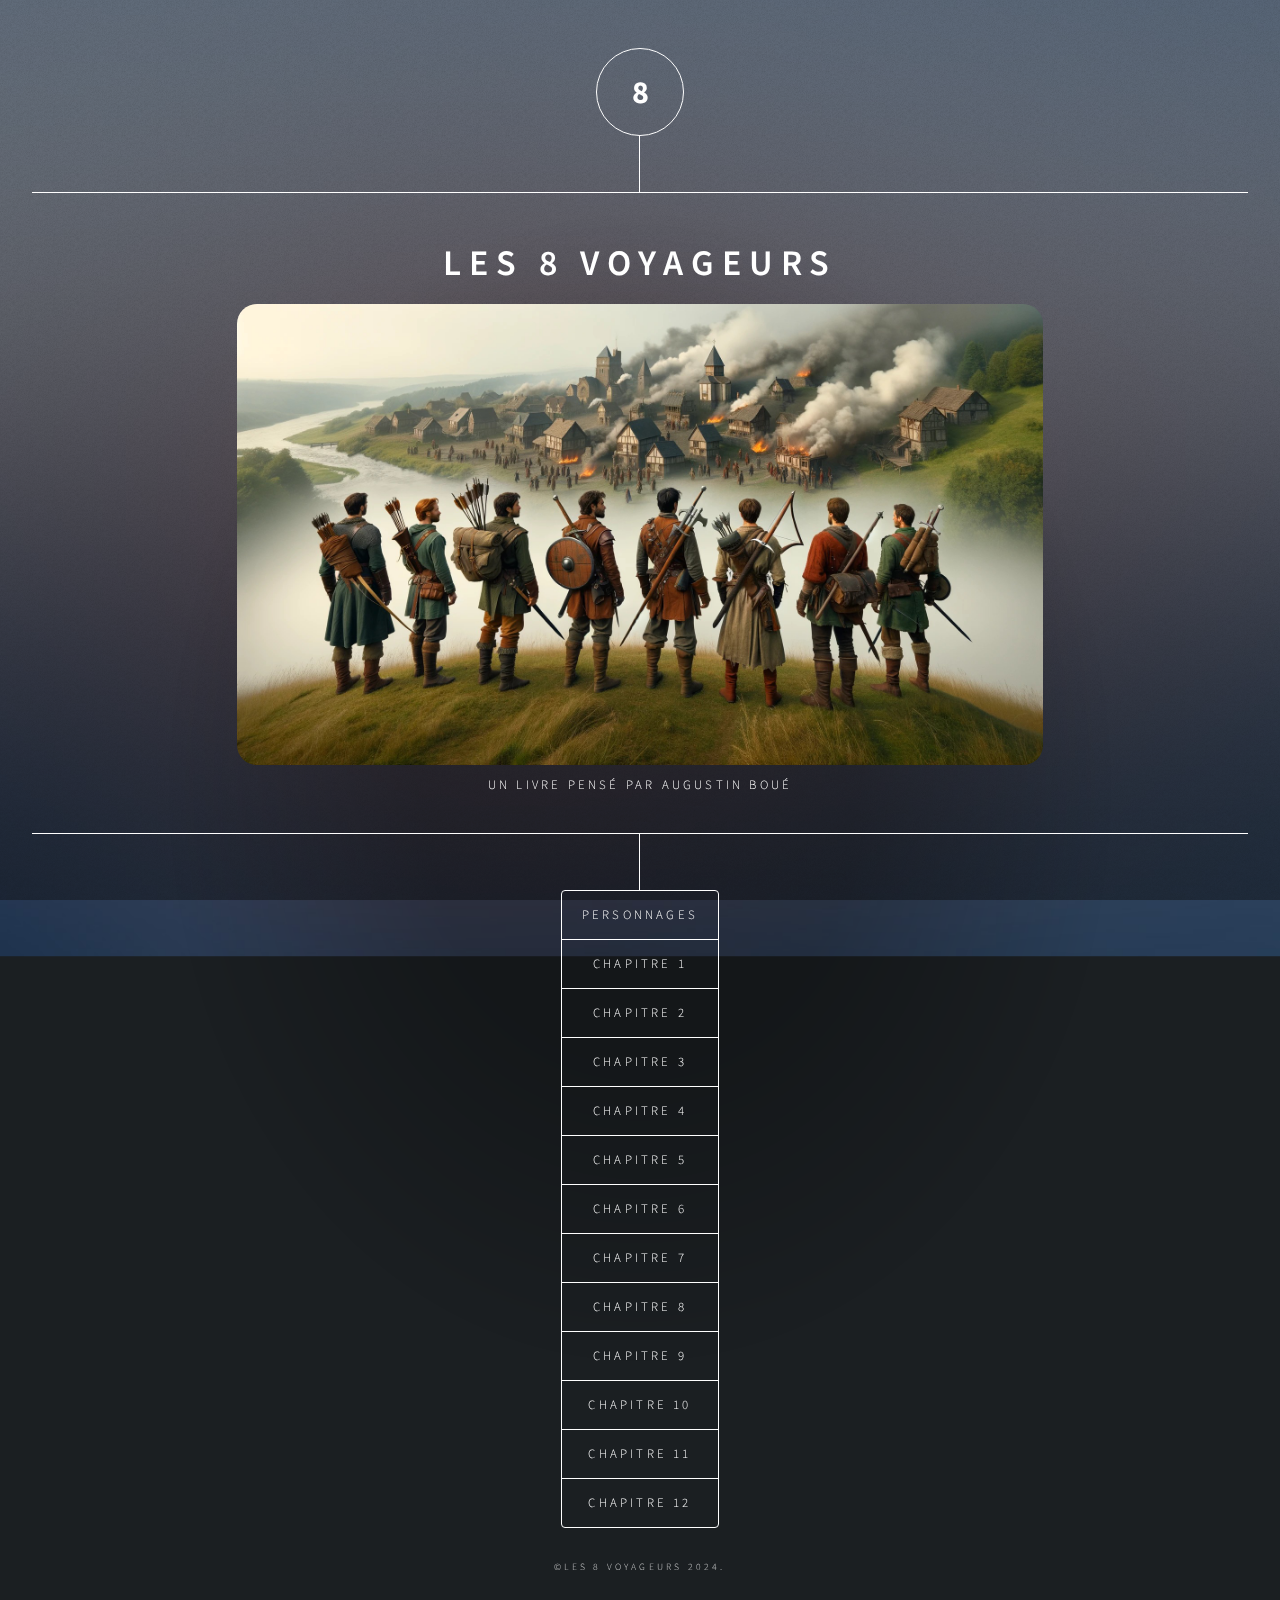
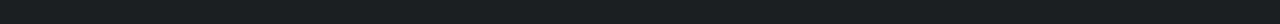
==== test.html @ 0d504d68 "Create test.html" ====
<!DOCTYPE HTML>
<html>
<head>
    <title>Les 8 voyageurs</title>
    <meta charset="utf-8" />
    <meta name="viewport" content="width=device-width, initial-scale=1, user-scalable=no" />
    <link rel="stylesheet" href="assets/css/main.css" />
    <noscript><link rel="stylesheet" href="assets/css/noscript.css" /></noscript>
    <style>
	#header .content .inner img {
	    width: 70%; /* Adjust the size as needed */
	    height: auto;
	    border-radius: 20px; /* Optional: to make the image circular */
	}
        #header .logo span {
            font-size: 2em; /* Adjust the size as needed */
            font-weight: bold;
        }
        .play-button-container {
            display: flex;
            justify-content: center;
            align-items: center;
            margin-top: 10px;
            gap: 10px; 
        }
        .control-button {
            background-color: transparent;
            border: none;
            cursor: pointer;
        }
        .control-button svg {
            width: 2em;
            height: auto;
        }
        .personnages img {
            width: 20%; 
            height: 20%; /* Maintain aspect ratio */
            display: block;
            margin: 0 auto; 
        }
        .audio-controls {
            display: flex;
            align-items: center;
            gap: 10px;
        }
        .time {
            font-size: 1em;
        }
        .slider {
            -webkit-appearance: none;
            width: 100%;
            height: 5px;
            background: #ddd;
            outline: none;
            opacity: 0.7;
            transition: opacity .2s;
        }
        .slider:hover {
            opacity: 1;
        }
        .slider::-webkit-slider-thumb {
            -webkit-appearance: none;
            appearance: none;
            width: 15px;
            height: 15px;
            background: red;
            cursor: pointer;
            border-radius: 50%;
        }
        .slider::-moz-range-thumb {
            width: 15px;
            height: 15px;
            background: red;
            cursor: pointer;
            border-radius: 50%;
        }
    </style>
</head>
<body class="is-preload">
    <div id="wrapper">
        <header id="header">
            <div class="logo">
                <span>8</span>
            </div>
            <div class="content">
                <div class="inner">
                    <h1>Les 8 Voyageurs</h1>
                    <span><img src="images/Main.webp" alt="" /></span>
                    <p>Un livre pensé par Augustin Boué</p>
                </div>
            </div>
            <nav>
                <ul>
                    <li><a href="#perso">Personnages</a></li>
                    <li><a href="#ch1">Chapitre 1</a></li>
                    <li><a href="#ch2">Chapitre 2</a></li>
                    <li><a href="#ch3">Chapitre 3</a></li>
                    <li><a href="#ch4">Chapitre 4</a></li>
                    <li><a href="#ch5">Chapitre 5</a></li>
                    <li><a href="#ch6">Chapitre 6</a></li>
                    <li><a href="#ch7">Chapitre 7</a></li>
                    <li><a href="#ch8">Chapitre 8</a></li>
                    <li><a href="#ch9">Chapitre 9</a></li>
                    <li><a href="#ch10">Chapitre 10</a></li>
		    <li><a href="#ch11">Chapitre 11</a></li>
		    <li><a href="#ch12">Chapitre 12</a></li>
                </ul>
            </nav>
        </header>

        <div id="main">
            <article id="perso">
                <h2 class="major">Les Personnages</h2>
                <li class="personnages"><p>Aleksos</p><span class="image main"><img src="images/Alex.webp" alt="Aleksos" /></span></li>
                <li class="personnages"><p>Natan</p><span class="image main"><img src="images/Nathan.webp" alt="Natan" /></span></li>
                <li class="personnages"><p>Augebert</p><span class="image main"><img src="images/Augustin.webp" alt="Augebert" /></span></li>
                <li class="personnages"><p>Tomaire</p><span class="image main"><img src="images/Thomas.webp" alt="Tomaire" /></span></li>
                <li class="personnages"><p>Godfroy</p><span class="image main"><img src="images/Gauthier.webp" alt="Godfroy" /></span></li>
                <li class="personnages"><p>Aldaric</p><span class="image main"><img src="images/Adri.webp" alt="Aldaric" /></span></li>
                <li class="personnages"><p>Roban</p><span class="image main"><img src="images/Robinson.webp" alt="Roban" /></span></li>
                <li class="personnages"><p>Benyamin</p><span class="image main"><img src="images/Benjamin.webp" alt="Benyamin" /></span></li>
            </article>

            <article id="ch1">
                <h2 class="major">Chapitre 1</h2>
                <p>La Chasse</p>
                <span class="image main"><img src="images/C1i.webp" alt="" /></span>
                <audio id="audio1" src="Voix/C1.m4a"></audio>
                <div class="audio-controls">
                    <span class="time" id="current-time1">0:00</span>
                    <input type="range" id="seek-bar1" class="slider" value="0">
                    <span class="time" id="duration1">0:00</span>
                </div>
                <div class="play-button-container">
                    <button class="control-button" onclick="skipTime('audio1', -10)">
                        <svg xmlns="http://www.w3.org/2000/svg" viewBox="0 0 24 24" fill="currentColor">
                            <path d="M12 19V5l-7 7 7 7zm0-7l7 7V5l-7 7z"/>
                        </svg>
                    </button>
                    <button class="control-button" onclick="togglePlayPause('audio1', this)">
                        <svg xmlns="http://www.w3.org/2000/svg" viewBox="0 0 24 24" fill="currentColor">
                            <g class="play-icon">
                                <path d="M8 5v14l11-7z"/>
                            </g>
                            <g class="pause-icon" style="display:none;">
                                <path d="M6 19h4V5H6v14zm8-14v14h4V5h-4z"/>
                            </g>
                        </svg>
                    </button>
                    <button class="control-button" onclick="skipTime('audio1', 10)">
                        <svg xmlns="http://www.w3.org/2000/svg" viewBox="0 0 24 24" fill="currentColor">
                            <path d="M5 5v14l7-7-7-7zm7 0v14l7-7-7-7z"/>
                        </svg>
                    </button>
                </div>
            </article>

	    <article id="ch2">
	    <h2 class="major">Chapitre 2</h2>
	    <p>L'étrange Marchand</p>
	    <span class="image main"><img src="images/C2i.webp" alt="" /></span>
	    <audio id="audio2" src="Voix/C2.m4a"></audio>
	    <div class="audio-controls">
	        <span class="time" id="current-time2">0:00</span>
	        <input type="range" id="seek-bar2" class="slider" value="0">
	        <span class="time" id="duration2">0:00</span>
	    </div>
	    <div class="play-button-container">
	        <button class="control-button" onclick="skipTime('audio2', -10)">
	            <svg xmlns="http://www.w3.org/2000/svg" viewBox="0 0 24 24" fill="currentColor">
	                <path d="M12 19V5l-7 7 7 7zm0-7l7 7V5l-7 7z"/>
	            </svg>
	        </button>
	        <button class="control-button" onclick="togglePlayPause('audio2', this)">
	            <svg xmlns="http://www.w3.org/2000/svg" viewBox="0 0 24 24" fill="currentColor">
	                <g class="play-icon">
	                    <path d="M8 5v14l11-7z"/>
	                </g>
	                <g class="pause-icon" style="display:none;">
	                    <path d="M6 19h4V5H6v14zm8-14v14h4V5h-4z"/>
	                </g>
	            </svg>
	        </button>
	        <button class="control-button" onclick="skipTime('audio2', 10)">
	            <svg xmlns="http://www.w3.org/2000/svg" viewBox="0 0 24 24" fill="currentColor">
	                <path d="M5 5v14l7-7-7-7zm7 0v14l7-7-7-7z"/>
	            </svg>
	        </button>
	    </div>
	</article>
	
	<article id="ch3">
	    <h2 class="major">Chapitre 3</h2>
	    <p>Le Pacte</p>
	    <span class="image main"><img src="images/C3i.webp" alt="" /></span>
	    <audio id="audio3" src="Voix/C3.mp3"></audio>
	    <div class="audio-controls">
	        <span class="time" id="current-time3">0:00</span>
	        <input type="range" id="seek-bar3" class="slider" value="0">
	        <span class="time" id="duration3">0:00</span>
	    </div>
	    <div class="play-button-container">
	        <button class="control-button" onclick="skipTime('audio3', -10)">
	            <svg xmlns="http://www.w3.org/2000/svg" viewBox="0 0 24 24" fill="currentColor">
	                <path d="M12 19V5l-7 7 7 7zm0-7l7 7V5l-7 7z"/>
	            </svg>
	        </button>
	        <button class="control-button" onclick="togglePlayPause('audio3', this)">
	            <svg xmlns="http://www.w3.org/2000/svg" viewBox="0 0 24 24" fill="currentColor">
	                <g class="play-icon">
	                    <path d="M8 5v14l11-7z"/>
	                </g>
	                <g class="pause-icon" style="display:none;">
	                    <path d="M6 19h4V5H6v14zm8-14v14h4V5h-4z"/>
	                </g>
	            </svg>
	        </button>
	        <button class="control-button" onclick="skipTime('audio3', 10)">
	            <svg xmlns="http://www.w3.org/2000/svg" viewBox="0 0 24 24" fill="currentColor">
	                <path d="M5 5v14l7-7-7-7zm7 0v14l7-7-7-7z"/>
	            </svg>
	        </button>
	    </div>
	</article>

	<article id="ch4">
	    <h2 class="major">Chapitre 4</h2>
	    <p>Le Départ</p>
	    <span class="image main"><img src="images/C4i.webp" alt="" /></span>
	    <audio id="audio4" src="Voix/C4.mp3"></audio>
	    <div class="audio-controls">
	        <span class="time" id="current-time4">0:00</span>
	        <input type="range" id="seek-bar4" class="slider" value="0">
	        <span class="time" id="duration4">0:00</span>
	    </div>
	    <div class="play-button-container">
	        <button class="control-button" onclick="skipTime('audio4', -10)">
	            <svg xmlns="http://www.w3.org/2000/svg" viewBox="0 0 24 24" fill="currentColor">
	                <path d="M12 19V5l-7 7 7 7zm0-7l7 7V5l-7 7z"/>
	            </svg>
	        </button>
	        <button class="control-button" onclick="togglePlayPause('audio4', this)">
	            <svg xmlns="http://www.w3.org/2000/svg" viewBox="0 0 24 24" fill="currentColor">
	                <g class="play-icon">
	                    <path d="M8 5v14l11-7z"/>
	                </g>
	                <g class="pause-icon" style="display:none;">
	                    <path d="M6 19h4V5H6v14zm8-14v14h4V5h-4z"/>
	                </g>
	            </svg>
	        </button>
	        <button class="control-button" onclick="skipTime('audio4', 10)">
	            <svg xmlns="http://www.w3.org/2000/svg" viewBox="0 0 24 24" fill="currentColor">
	                <path d="M5 5v14l7-7-7-7zm7 0v14l7-7-7-7z"/>
	            </svg>
	        </button>
	    </div>
	</article>

	<article id="ch5">
	    <h2 class="major">Chapitre 5</h2>
	    <p>La Rencontre Inattendue</p>
	    <span class="image main"><img src="images/C5i.webp" alt="" /></span>
	    <audio id="audio5" src="Voix/C5.mp3"></audio>
	    <div class="audio-controls">
	        <span class="time" id="current-time5">0:00</span>
	        <input type="range" id="seek-bar5" class="slider" value="0">
	        <span class="time" id="duration5">0:00</span>
	    </div>
	    <div class="play-button-container">
	        <button class="control-button" onclick="skipTime('audio5', -10)">
	            <svg xmlns="http://www.w3.org/2000/svg" viewBox="0 0 24 24" fill="currentColor">
	                <path d="M12 19V5l-7 7 7 7zm0-7l7 7V5l-7 7z"/>
	            </svg>
	        </button>
	        <button class="control-button" onclick="togglePlayPause('audio5', this)">
	            <svg xmlns="http://www.w3.org/2000/svg" viewBox="0 0 24 24" fill="currentColor">
	                <g class="play-icon">
	                    <path d="M8 5v14l11-7z"/>
	                </g>
	                <g class="pause-icon" style="display:none;">
	                    <path d="M6 19h4V5H6v14zm8-14v14h4V5h-4z"/>
	                </g>
	            </svg>
	        </button>
	        <button class="control-button" onclick="skipTime('audio5', 10)">
	            <svg xmlns="http://www.w3.org/2000/svg" viewBox="0 0 24 24" fill="currentColor">
	                <path d="M5 5v14l7-7-7-7zm7 0v14l7-7-7-7z"/>
	            </svg>
	        </button>
	    </div>
	</article>

	<article id="ch6">
	    <h2 class="major">Chapitre 6</h2>
	    <p>Les Murmures de la Forêt</p>
	    <span class="image main"><img src="images/C6i.webp" alt="" /></span>
	    <audio id="audio6" src="Voix/C6.m4a"></audio>
	    <div class="audio-controls">
	        <span class="time" id="current-time6">0:00</span>
	        <input type="range" id="seek-bar6" class="slider" value="0">
	        <span class="time" id="duration6">0:00</span>
	    </div>
	    <div class="play-button-container">
	        <button class="control-button" onclick="skipTime('audio6', -10)">
	            <svg xmlns="http://www.w3.org/2000/svg" viewBox="0 0 24 24" fill="currentColor">
	                <path d="M12 19V5l-7 7 7 7zm0-7l7 7V5l-7 7z"/>
	            </svg>
	        </button>
	        <button class="control-button" onclick="togglePlayPause('audio6', this)">
	            <svg xmlns="http://www.w3.org/2000/svg" viewBox="0 0 24 24" fill="currentColor">
	                <g class="play-icon">
	                    <path d="M8 5v14l11-7z"/>
	                </g>
	                <g class="pause-icon" style="display:none;">
	                    <path d="M6 19h4V5H6v14zm8-14v14h4V5h-4z"/>
	                </g>
	            </svg>
	        </button>
	        <button class="control-button" onclick="skipTime('audio6', 10)">
	            <svg xmlns="http://www.w3.org/2000/svg" viewBox="0 0 24 24" fill="currentColor">
	                <path d="M5 5v14l7-7-7-7zm7 0v14l7-7-7-7z"/>
	            </svg>
	        </button>
	    </div>
	</article>

	<article id="ch7">
	    <h2 class="major">Chapitre 7</h2>
	    <p>Le Dilemme de la Route</p>
	    <span class="image main"><img src="images/C7i.webp" alt="" /></span>
	    <audio id="audio7" src="Voix/C7.mp3"></audio>
	    <div class="audio-controls">
	        <span class="time" id="current-time7">0:00</span>
	        <input type="range" id="seek-bar7" class="slider" value="0">
	        <span class="time" id="duration7">0:00</span>
	    </div>
	    <div class="play-button-container">
	        <button class="control-button" onclick="skipTime('audio7', -10)">
	            <svg xmlns="http://www.w3.org/2000/svg" viewBox="0 0 24 24" fill="currentColor">
	                <path d="M12 19V5l-7 7 7 7zm0-7l7 7V5l-7 7z"/>
	            </svg>
	        </button>
	        <button class="control-button" onclick="togglePlayPause('audio7', this)">
	            <svg xmlns="http://www.w3.org/2000/svg" viewBox="0 0 24 24" fill="currentColor">
	                <g class="play-icon">
	                    <path d="M8 5v14l11-7z"/>
	                </g>
	                <g class="pause-icon" style="display:none;">
	                    <path d="M6 19h4V5H6v14zm8-14v14h4V5h-4z"/>
	                </g>
	            </svg>
	        </button>
	        <button class="control-button" onclick="skipTime('audio7', 10)">
	            <svg xmlns="http://www.w3.org/2000/svg" viewBox="0 0 24 24" fill="currentColor">
	                <path d="M5 5v14l7-7-7-7zm7 0v14l7-7-7-7z"/>
	            </svg>
	        </button>
	    </div>
	</article>

	<article id="ch8">
	    <h2 class="major">Chapitre 8</h2>
	    <p>Mayim’Bolor</p>
	    <span class="image main"><img src="images/C8i.webp" alt="" /></span>
	    <audio id="audio8" src="Voix/C8.mp3"></audio>
	    <div class="audio-controls">
	        <span class="time" id="current-time8">0:00</span>
	        <input type="range" id="seek-bar8" class="slider" value="0">
	        <span class="time" id="duration8">0:00</span>
	    </div>
	    <div class="play-button-container">
	        <button class="control-button" onclick="skipTime('audio8', -10)">
	            <svg xmlns="http://www.w3.org/2000/svg" viewBox="0 0 24 24" fill="currentColor">
	                <path d="M12 19V5l-7 7 7 7zm0-7l7 7V5l-7 7z"/>
	            </svg>
	        </button>
	        <button class="control-button" onclick="togglePlayPause('audio8', this)">
	            <svg xmlns="http://www.w3.org/2000/svg" viewBox="0 0 24 24" fill="currentColor">
	                <g class="play-icon">
	                    <path d="M8 5v14l11-7z"/>
	                </g>
	                <g class="pause-icon" style="display:none;">
	                    <path d="M6 19h4V5H6v14zm8-14v14h4V5h-4z"/>
	                </g>
	            </svg>
	        </button>
	        <button class="control-button" onclick="skipTime('audio8', 10)">
	            <svg xmlns="http://www.w3.org/2000/svg" viewBox="0 0 24 24" fill="currentColor">
	                <path d="M5 5v14l7-7-7-7zm7 0v14l7-7-7-7z"/>
	            </svg>
	        </button>
	    </div>
	</article>

	<article id="ch9">
	    <h2 class="major">Chapitre 9</h2>
	    <p>Les Echos de la Ville Noyée</p>
	    <span class="image main"><img src="images/C9i.webp" alt="" /></span>
	    <audio id="audio9" src="Voix/C9.mp3"></audio>
	    <div class="audio-controls">
	        <span class="time" id="current-time9">0:00</span>
	        <input type="range" id="seek-bar9" class="slider" value="0">
	        <span class="time" id="duration9">0:00</span>
	    </div>
	    <div class="play-button-container">
	        <button class="control-button" onclick="skipTime('audio9', -10)">
	            <svg xmlns="http://www.w3.org/2000/svg" viewBox="0 0 24 24" fill="currentColor">
	                <path d="M12 19V5l-7 7 7 7zm0-7l7 7V5l-7 7z"/>
	            </svg>
	        </button>
	        <button class="control-button" onclick="togglePlayPause('audio9', this)">
	            <svg xmlns="http://www.w3.org/2000/svg" viewBox="0 0 24 24" fill="currentColor">
	                <g class="play-icon">
	                    <path d="M8 5v14l11-7z"/>
	                </g>
	                <g class="pause-icon" style="display:none;">
	                    <path d="M6 19h4V5H6v14zm8-14v14h4V5h-4z"/>
	                </g>
	            </svg>
	        </button>
	        <button class="control-button" onclick="skipTime('audio9', 10)">
	            <svg xmlns="http://www.w3.org/2000/svg" viewBox="0 0 24 24" fill="currentColor">
	                <path d="M5 5v14l7-7-7-7zm7 0v14l7-7-7-7z"/>
	            </svg>
	        </button>
	    </div>
	</article>

	<article id="ch10">
	    <h2 class="major">Chapitre 10</h2>
	    <p>Frères de Baston</p>
	    <span class="image main"><img src="images/C10i.webp" alt="" /></span>
	    <audio id="audio10" src="Voix/C10.mp3"></audio>
	    <div class="audio-controls">
	        <span class="time" id="current-time10">0:00</span>
	        <input type="range" id="seek-bar10" class="slider" value="0">
	        <span class="time" id="duration10">0:00</span>
	    </div>
	    <div class="play-button-container">
	        <button class="control-button" onclick="skipTime('audio10', -10)">
	            <svg xmlns="http://www.w3.org/2000/svg" viewBox="0 0 24 24" fill="currentColor">
	                <path d="M12 19V5l-7 7 7 7zm0-7l7 7V5l-7 7z"/>
	            </svg>
	        </button>
	        <button class="control-button" onclick="togglePlayPause('audio10', this)">
	            <svg xmlns="http://www.w3.org/2000/svg" viewBox="0 0 24 24" fill="currentColor">
	                <g class="play-icon">
	                    <path d="M8 5v14l11-7z"/>
	                </g>
	                <g class="pause-icon" style="display:none;">
	                    <path d="M6 19h4V5H6v14zm8-14v14h4V5h-4z"/>
	                </g>
	            </svg>
	        </button>
	        <button class="control-button" onclick="skipTime('audio10', 10)">
	            <svg xmlns="http://www.w3.org/2000/svg" viewBox="0 0 24 24" fill="currentColor">
	                <path d="M5 5v14l7-7-7-7zm7 0v14l7-7-7-7z"/>
	            </svg>
	        </button>
	    </div>
	</article>

	<article id="ch11">
	    <h2 class="major">Chapitre 11</h2>
	    <p>Révélation et Décision</p>
	    <span class="image main"><img src="images/C11i.webp" alt="" /></span>
	    <audio id="audio11" src="Voix/C11.mp3"></audio>
	    <div class="audio-controls">
	        <span class="time" id="current-time11">0:00</span>
	        <input type="range" id="seek-bar11" class="slider" value="0">
	        <span class="time" id="duration11">0:00</span>
	    </div>
	    <div class="play-button-container">
	        <button class="control-button" onclick="skipTime('audio11', -10)">
	            <svg xmlns="http://www.w3.org/2000/svg" viewBox="0 0 24 24" fill="currentColor">
	                <path d="M12 19V5l-7 7 7 7zm0-7l7 7V5l-7 7z"/>
	            </svg>
	        </button>
	        <button class="control-button" onclick="togglePlayPause('audio11', this)">
	            <svg xmlns="http://www.w3.org/2000/svg" viewBox="0 0 24 24" fill="currentColor">
	                <g class="play-icon">
	                    <path d="M8 5v14l11-7z"/>
	                </g>
	                <g class="pause-icon" style="display:none;">
	                    <path d="M6 19h4V5H6v14zm8-14v14h4V5h-4z"/>
	                </g>
	            </svg>
	        </button>
	        <button class="control-button" onclick="skipTime('audio11', 10)">
	            <svg xmlns="http://www.w3.org/2000/svg" viewBox="0 0 24 24" fill="currentColor">
	                <path d="M5 5v14l7-7-7-7zm7 0v14l7-7-7-7z"/>
	            </svg>
	        </button>
	    </div>
	</article>

	<article id="ch12">
	    <h2 class="major">Chapitre 12</h2>
	    <p>La Nuit Porte Conseil</p>
	    <span class="image main"><img src="images/C12i.webp" alt="" /></span>
	    <audio id="audio12" src="Voix/C12.mp3"></audio>
	    <div class="audio-controls">
	        <span class="time" id="current-time12">0:00</span>
	        <input type="range" id="seek-bar12" class="slider" value="0">
	        <span class="time" id="duration12">0:00</span>
	    </div>
	    <div class="play-button-container">
	        <button class="control-button" onclick="skipTime('audio12', -10)">
	            <svg xmlns="http://www.w3.org/2000/svg" viewBox="0 0 24 24" fill="currentColor">
	                <path d="M12 19V5l-7 7 7 7zm0-7l7 7V5l-7 7z"/>
	            </svg>
	        </button>
	        <button class="control-button" onclick="togglePlayPause('audio12', this)">
	            <svg xmlns="http://www.w3.org/2000/svg" viewBox="0 0 24 24" fill="currentColor">
	                <g class="play-icon">
	                    <path d="M8 5v14l11-7z"/>
	                </g>
	                <g class="pause-icon" style="display:none;">
	                    <path d="M6 19h4V5H6v14zm8-14v14h4V5h-4z"/>
	                </g>
	            </svg>
	        </button>
	        <button class="control-button" onclick="skipTime('audio12', 10)">
	            <svg xmlns="http://www.w3.org/2000/svg" viewBox="0 0 24 24" fill="currentColor">
	                <path d="M5 5v14l7-7-7-7zm7 0v14l7-7-7-7z"/>
	            </svg>
	        </button>
	    </div>
	</article>
		
	</div>
        <footer id="footer">
            <p class="copyright">&copy;Les 8 Voyageurs 2024.</p>
        </footer>
    </div>

    <div id="bg"></div>

    <script src="assets/js/jquery.min.js"></script>
    <script src="assets/js/browser.min.js"></script>
    <script src="assets/js/breakpoints.min.js"></script>
    <script src="assets/js/util.js"></script>
    <script src="assets/js/main.js"></script>
    <script src="assets/js/audio-control.js"></script>
    <script>
	    document.addEventListener('DOMContentLoaded', function () {
        const audios = document.querySelectorAll('audio');
    
        audios.forEach(audio => {
            const audioId = audio.id.match(/\d+/)[0]; // Get the numeric part from the id
            const seekBar = document.getElementById(`seek-bar${audioId}`);
            const currentTimeDisplay = document.getElementById(`current-time${audioId}`);
            const durationDisplay = document.getElementById(`duration${audioId}`);
    
            audio.addEventListener('loadedmetadata', () => {
                durationDisplay.textContent = formatTime(audio.duration);
                seekBar.max = audio.duration;
            });
    
            audio.addEventListener('timeupdate', () => {
                currentTimeDisplay.textContent = formatTime(audio.currentTime);
                seekBar.value = audio.currentTime;
            });
    
            seekBar.addEventListener('input', () => {
                audio.currentTime = seekBar.value;
            });
        });
    });
    
    function togglePlayPause(audioId, button) {
        const audio = document.getElementById(audioId);
        const playIcon = button.querySelector('.play-icon');
        const pauseIcon = button.querySelector('.pause-icon');
        if (audio.paused) {
            audio.play();
            playIcon.style.display = 'none';
            pauseIcon.style.display = 'block';
        } else {
            audio.pause();
            playIcon.style.display = 'block';
            pauseIcon.style.display = 'none';
        }
    }
    
    function skipTime(audioId, time) {
        const audio = document.getElementById(audioId);
        audio.currentTime += time;
    }
    
    function formatTime(seconds) {
        const minutes = Math.floor(seconds / 60);
        seconds = Math.floor(seconds % 60);
        return `${minutes}:${seconds < 10 ? '0' : ''}${seconds}`;
    }
</script>

</body>
</html>
---- assets/css/main.css ----
@import url(fontawesome-all.min.css);
@import url("https://fonts.googleapis.com/css?family=Source+Sans+Pro:300italic,600italic,300,600");

/*
	Dimension by HTML5 UP
	html5up.net | @ajlkn
	Free for personal and commercial use under the CCA 3.0 license (html5up.net/license)
*/

html, body, div, span, applet, object,
iframe, h1, h2, h3, h4, h5, h6, p, blockquote,
pre, a, abbr, acronym, address, big, cite,
code, del, dfn, em, img, ins, kbd, q, s, samp,
small, strike, strong, sub, sup, tt, var, b,
u, i, center, dl, dt, dd, ol, ul, li, fieldset,
form, label, legend, table, caption, tbody,
tfoot, thead, tr, th, td, article, aside,
canvas, details, embed, figure, figcaption,
footer, header, hgroup, menu, nav, output, ruby,
section, summary, time, mark, audio, video {
	margin: 0;
	padding: 0;
	border: 0;
	font-size: 100%;
	font: inherit;
	vertical-align: baseline;}

article, aside, details, figcaption, figure,
footer, header, hgroup, menu, nav, section {
	display: block;}

body {
	line-height: 1;
}

ol, ul {
	list-style: none;
}

blockquote, q {
	quotes: none;
}

	blockquote:before, blockquote:after, q:before, q:after {
		content: '';
		content: none;
	}

table {
	border-collapse: collapse;
	border-spacing: 0;
}

body {
	-webkit-text-size-adjust: none;
}

mark {
	background-color: transparent;
	color: inherit;
}

input::-moz-focus-inner {
	border: 0;
	padding: 0;
}

input, select, textarea {
	-moz-appearance: none;
	-webkit-appearance: none;
	-ms-appearance: none;
	appearance: none;
}

/* Basic */

	@-ms-viewport {
		width: device-width;
	}

	@media screen and (max-width: 480px) {

		html, body {
			min-width: 320px;
		}

	}

	html {
		box-sizing: border-box;
	}

	*, *:before, *:after {
		box-sizing: inherit;
	}

	body {
		background: #1b1f22;
	}

		body.is-preload *, body.is-preload *:before, body.is-preload *:after {
			-moz-animation: none !important;
			-webkit-animation: none !important;
			-ms-animation: none !important;
			animation: none !important;
			-moz-transition: none !important;
			-webkit-transition: none !important;
			-ms-transition: none !important;
			transition: none !important;
		}

/* Type */

	html {
		font-size: 16pt;
	}

		@media screen and (max-width: 1680px) {

			html {
				font-size: 12pt;
			}

		}

		@media screen and (max-width: 736px) {

			html {
				font-size: 11pt;
			}

		}

		@media screen and (max-width: 360px) {

			html {
				font-size: 10pt;
			}

		}

	body, input, select, textarea {
		color: #ffffff;
		font-family: "Source Sans Pro", sans-serif;
		font-weight: 300;
		font-size: 1rem;
		line-height: 1.65;
	}

	a {
		-moz-transition: color 0.2s ease-in-out, background-color 0.2s ease-in-out, border-bottom-color 0.2s ease-in-out;
		-webkit-transition: color 0.2s ease-in-out, background-color 0.2s ease-in-out, border-bottom-color 0.2s ease-in-out;
		-ms-transition: color 0.2s ease-in-out, background-color 0.2s ease-in-out, border-bottom-color 0.2s ease-in-out;
		transition: color 0.2s ease-in-out, background-color 0.2s ease-in-out, border-bottom-color 0.2s ease-in-out;
		border-bottom: dotted 1px rgba(255, 255, 255, 0.5);
		text-decoration: none;
		color: inherit;
	}

		a:hover {
			border-bottom-color: transparent;
		}

	strong, b {
		color: #ffffff;
		font-weight: 600;
	}

	em, i {
		font-style: italic;
	}

	p {
		margin: 0 0 2rem 0;
	}

	h1, h2, h3, h4, h5, h6 {
		color: #ffffff;
		font-weight: 600;
		line-height: 1.5;
		margin: 0 0 1rem 0;
		text-transform: uppercase;
		letter-spacing: 0.2rem;
	}

		h1 a, h2 a, h3 a, h4 a, h5 a, h6 a {
			color: inherit;
			text-decoration: none;
		}

		h1.major, h2.major, h3.major, h4.major, h5.major, h6.major {
			border-bottom: solid 1px #ffffff;
			width: -moz-max-content;
			width: -webkit-max-content;
			width: -ms-max-content;
			width: max-content;
			padding-bottom: 0.5rem;
			margin: 0 0 2rem 0;
		}

	h1 {
		font-size: 2.25rem;
		line-height: 1.3;
		letter-spacing: 0.5rem;
	}

	h2 {
		font-size: 1.5rem;
		line-height: 1.4;
		letter-spacing: 0.5rem;
	}

	h3 {
		font-size: 1rem;
	}

	h4 {
		font-size: 0.8rem;
	}

	h5 {
		font-size: 0.7rem;
	}

	h6 {
		font-size: 0.6rem;
	}

	@media screen and (max-width: 736px) {

		h1 {
			font-size: 1.75rem;
			line-height: 1.4;
		}

		h2 {
			font-size: 1.25em;
			line-height: 1.5;
		}

	}

	sub {
		font-size: 0.8rem;
		position: relative;
		top: 0.5rem;
	}

	sup {
		font-size: 0.8rem;
		position: relative;
		top: -0.5rem;
	}

	blockquote {
		border-left: solid 4px #ffffff;
		font-style: italic;
		margin: 0 0 2rem 0;
		padding: 0.5rem 0 0.5rem 2rem;
	}

	code {
		background: rgba(255, 255, 255, 0.075);
		border-radius: 4px;
		font-family: "Courier New", monospace;
		font-size: 0.9rem;
		margin: 0 0.25rem;
		padding: 0.25rem 0.65rem;
	}

	pre {
		-webkit-overflow-scrolling: touch;
		font-family: "Courier New", monospace;
		font-size: 0.9rem;
		margin: 0 0 2rem 0;
	}

		pre code {
			display: block;
			line-height: 1.75;
			padding: 1rem 1.5rem;
			overflow-x: auto;
		}

	hr {
		border: 0;
		border-bottom: solid 1px #ffffff;
		margin: 2.75rem 0;
	}

	.align-left {
		text-align: left;
	}

	.align-center {
		text-align: center;
	}

	.align-right {
		text-align: right;
	}

/* Form */

	form {
		margin: 0 0 2rem 0;
	}

		form > :last-child {
			margin-bottom: 0;
		}

		form > .fields {
			display: -moz-flex;
			display: -webkit-flex;
			display: -ms-flex;
			display: flex;
			-moz-flex-wrap: wrap;
			-webkit-flex-wrap: wrap;
			-ms-flex-wrap: wrap;
			flex-wrap: wrap;
			width: calc(100% + 3rem);
			margin: -1.5rem 0 2rem -1.5rem;
		}

			form > .fields > .field {
				-moz-flex-grow: 0;
				-webkit-flex-grow: 0;
				-ms-flex-grow: 0;
				flex-grow: 0;
				-moz-flex-shrink: 0;
				-webkit-flex-shrink: 0;
				-ms-flex-shrink: 0;
				flex-shrink: 0;
				padding: 1.5rem 0 0 1.5rem;
				width: calc(100% - 1.5rem);
			}

				form > .fields > .field.half {
					width: calc(50% - 0.75rem);
				}

				form > .fields > .field.third {
					width: calc(100%/3 - 0.5rem);
				}

				form > .fields > .field.quarter {
					width: calc(25% - 0.375rem);
				}

		@media screen and (max-width: 480px) {

			form > .fields {
				width: calc(100% + 3rem);
				margin: -1.5rem 0 2rem -1.5rem;
			}

				form > .fields > .field {
					padding: 1.5rem 0 0 1.5rem;
					width: calc(100% - 1.5rem);
				}

					form > .fields > .field.half {
						width: calc(100% - 1.5rem);
					}

					form > .fields > .field.third {
						width: calc(100% - 1.5rem);
					}

					form > .fields > .field.quarter {
						width: calc(100% - 1.5rem);
					}

		}

	label {
		color: #ffffff;
		display: block;
		font-size: 0.8rem;
		font-weight: 300;
		letter-spacing: 0.2rem;
		line-height: 1.5;
		margin: 0 0 1rem 0;
		text-transform: uppercase;
	}

	input[type="text"],
	input[type="password"],
	input[type="email"],
	input[type="tel"],
	select,
	textarea {
		-moz-appearance: none;
		-webkit-appearance: none;
		-ms-appearance: none;
		appearance: none;
		-moz-transition: border-color 0.2s ease-in-out, box-shadow 0.2s ease-in-out, background-color 0.2s ease-in-out;
		-webkit-transition: border-color 0.2s ease-in-out, box-shadow 0.2s ease-in-out, background-color 0.2s ease-in-out;
		-ms-transition: border-color 0.2s ease-in-out, box-shadow 0.2s ease-in-out, background-color 0.2s ease-in-out;
		transition: border-color 0.2s ease-in-out, box-shadow 0.2s ease-in-out, background-color 0.2s ease-in-out;
		background-color: transparent;
		border-radius: 4px;
		border: solid 1px #ffffff;
		color: inherit;
		display: block;
		outline: 0;
		padding: 0 1rem;
		text-decoration: none;
		width: 100%;
	}

		input[type="text"]:invalid,
		input[type="password"]:invalid,
		input[type="email"]:invalid,
		input[type="tel"]:invalid,
		select:invalid,
		textarea:invalid {
			box-shadow: none;
		}

		input[type="text"]:focus,
		input[type="password"]:focus,
		input[type="email"]:focus,
		input[type="tel"]:focus,
		select:focus,
		textarea:focus {
			background: rgba(255, 255, 255, 0.075);
			border-color: #ffffff;
			box-shadow: 0 0 0 1px #ffffff;
		}

	select {
		background-image: url("data:image/svg+xml;charset=utf8,%3Csvg xmlns='http://www.w3.org/2000/svg' width='40' height='40' preserveAspectRatio='none' viewBox='0 0 40 40'%3E%3Cpath d='M9.4,12.3l10.4,10.4l10.4-10.4c0.2-0.2,0.5-0.4,0.9-0.4c0.3,0,0.6,0.1,0.9,0.4l3.3,3.3c0.2,0.2,0.4,0.5,0.4,0.9 c0,0.4-0.1,0.6-0.4,0.9L20.7,31.9c-0.2,0.2-0.5,0.4-0.9,0.4c-0.3,0-0.6-0.1-0.9-0.4L4.3,17.3c-0.2-0.2-0.4-0.5-0.4-0.9 c0-0.4,0.1-0.6,0.4-0.9l3.3-3.3c0.2-0.2,0.5-0.4,0.9-0.4S9.1,12.1,9.4,12.3z' fill='%23ffffff' /%3E%3C/svg%3E");
		background-size: 1.25rem;
		background-repeat: no-repeat;
		background-position: calc(100% - 1rem) center;
		height: 2.75rem;
		padding-right: 2.75rem;
		text-overflow: ellipsis;
	}

		select option {
			color: #ffffff;
			background: #1b1f22;
		}

		select:focus::-ms-value {
			background-color: transparent;
		}

		select::-ms-expand {
			display: none;
		}

	input[type="text"],
	input[type="password"],
	input[type="email"],
	select {
		height: 2.75rem;
	}

	textarea {
		padding: 0.75rem 1rem;
	}

	input[type="checkbox"],
	input[type="radio"] {
		-moz-appearance: none;
		-webkit-appearance: none;
		-ms-appearance: none;
		appearance: none;
		display: block;
		float: left;
		margin-right: -2rem;
		opacity: 0;
		width: 1rem;
		z-index: -1;
	}

		input[type="checkbox"] + label,
		input[type="radio"] + label {
			text-decoration: none;
			-moz-user-select: none;
			-webkit-user-select: none;
			-ms-user-select: none;
			user-select: none;
			color: #ffffff;
			cursor: pointer;
			display: inline-block;
			font-size: 0.8rem;
			font-weight: 300;
			margin: 0 0 0.5rem 0;
			padding-left: 2.65rem;
			padding-right: 0.75rem;
			position: relative;
		}

			input[type="checkbox"] + label:before,
			input[type="radio"] + label:before {
				-moz-osx-font-smoothing: grayscale;
				-webkit-font-smoothing: antialiased;
				display: inline-block;
				font-style: normal;
				font-variant: normal;
				text-rendering: auto;
				line-height: 1;
				text-transform: none !important;
				font-family: 'Font Awesome 5 Free';
				font-weight: 900;
			}

			input[type="checkbox"] + label:before,
			input[type="radio"] + label:before {
				-moz-transition: border-color 0.2s ease-in-out, box-shadow 0.2s ease-in-out, background-color 0.2s ease-in-out;
				-webkit-transition: border-color 0.2s ease-in-out, box-shadow 0.2s ease-in-out, background-color 0.2s ease-in-out;
				-ms-transition: border-color 0.2s ease-in-out, box-shadow 0.2s ease-in-out, background-color 0.2s ease-in-out;
				transition: border-color 0.2s ease-in-out, box-shadow 0.2s ease-in-out, background-color 0.2s ease-in-out;
				border-radius: 4px;
				border: solid 1px #ffffff;
				content: '';
				display: inline-block;
				height: 1.65rem;
				left: 0;
				line-height: 1.65rem;
				position: absolute;
				text-align: center;
				top: -0.15rem;
				width: 1.65rem;
			}

		input[type="checkbox"]:checked + label:before,
		input[type="radio"]:checked + label:before {
			background: #ffffff !important;
			border-color: #ffffff !important;
			color: #1b1f22;
			content: '\f00c';
		}

		input[type="checkbox"]:focus + label:before,
		input[type="radio"]:focus + label:before {
			background: rgba(255, 255, 255, 0.075);
			border-color: #ffffff;
			box-shadow: 0 0 0 1px #ffffff;
		}

	input[type="checkbox"] + label:before {
		border-radius: 4px;
	}

	input[type="radio"] + label:before {
		border-radius: 100%;
	}

	::-webkit-input-placeholder {
		color: rgba(255, 255, 255, 0.5) !important;
		opacity: 1.0;
	}

	:-moz-placeholder {
		color: rgba(255, 255, 255, 0.5) !important;
		opacity: 1.0;
	}

	::-moz-placeholder {
		color: rgba(255, 255, 255, 0.5) !important;
		opacity: 1.0;
	}

	:-ms-input-placeholder {
		color: rgba(255, 255, 255, 0.5) !important;
		opacity: 1.0;
	}

	.formerize-placeholder {
		color: rgba(255, 255, 255, 0.5) !important;
		opacity: 1.0;
	}

/* Box */

	.box {
		border-radius: 4px;
		border: solid 1px #ffffff;
		margin-bottom: 2rem;
		padding: 1.5em;
	}

		.box > :last-child,
		.box > :last-child > :last-child,
		.box > :last-child > :last-child > :last-child {
			margin-bottom: 0;
		}

		.box.alt {
			border: 0;
			border-radius: 0;
			padding: 0;
		}

/* Icon */

	.icon {
		text-decoration: none;
		border-bottom: none;
		position: relative;
	}

		.icon:before {
			-moz-osx-font-smoothing: grayscale;
			-webkit-font-smoothing: antialiased;
			display: inline-block;
			font-style: normal;
			font-variant: normal;
			text-rendering: auto;
			line-height: 1;
			text-transform: none !important;
			font-family: 'Font Awesome 5 Free';
			font-weight: 400;
		}

		.icon > .label {
			display: none;
		}

		.icon:before {
			line-height: inherit;
		}

		.icon.solid:before {
			font-weight: 900;
		}

		.icon.brands:before {
			font-family: 'Font Awesome 5 Brands';
		}

/* Image */

	.image {
		border-radius: 4px;
		border: 0;
		display: inline-block;
		position: relative;
	}

		.image:before {
			pointer-events: none;
			background-image: url("../../images/overlay.png");
			background-color: rgba(19, 21, 25, 0.5);
			border-radius: 4px;
			content: '';
			display: block;
			height: 100%;
			left: 0;
			opacity: 0.5;
			position: absolute;
			top: 0;
			width: 100%;
		}

		.image img {
			border-radius: 4px;
			display: block;
		}

		.image.left, .image.right {
			max-width: 40%;
		}

			.image.left img, .image.right img {
				width: 100%;
			}

		.image.left {
			float: left;
			padding: 0 1.5em 1em 0;
			top: 0.25em;
		}

		.image.right {
			float: right;
			padding: 0 0 1em 1.5em;
			top: 0.25em;
		}

		.image.fit {
			display: block;
			margin: 0 0 2rem 0;
			width: 100%;
		}

			.image.fit img {
				width: 100%;
			}

		.image.main {
			display: block;
			margin: 2.5rem 0;
			width: 100%;
		}

			.image.main img {
				width: 100%;
			}

		@media screen and (max-width: 736px) {

			.image.main {
				margin: 2rem 0;
			}

		}

		@media screen and (max-width: 480px) {

			.image.main {
				margin: 1.5rem 0;
			}

		}

/* List */

	ol {
		list-style: decimal;
		margin: 0 0 2rem 0;
		padding-left: 1.25em;
	}

		ol li {
			padding-left: 0.25em;
		}

	ul {
		list-style: disc;
		margin: 0 0 2rem 0;
		padding-left: 1em;
	}

		ul li {
			padding-left: 0.5em;
		}

		ul.alt {
			list-style: none;
			padding-left: 0;
		}

			ul.alt li {
				border-top: solid 1px #ffffff;
				padding: 0.5em 0;
			}

				ul.alt li:first-child {
					border-top: 0;
					padding-top: 0;
				}

	dl {
		margin: 0 0 2rem 0;
	}

		dl dt {
			display: block;
			font-weight: 600;
			margin: 0 0 1rem 0;
		}

		dl dd {
			margin-left: 2rem;
		}

/* Actions */

	ul.actions {
		display: -moz-flex;
		display: -webkit-flex;
		display: -ms-flex;
		display: flex;
		cursor: default;
		list-style: none;
		margin-left: -1rem;
		padding-left: 0;
	}

		ul.actions li {
			padding: 0 0 0 1rem;
			vertical-align: middle;
		}

		ul.actions.special {
			-moz-justify-content: center;
			-webkit-justify-content: center;
			-ms-justify-content: center;
			justify-content: center;
			width: 100%;
			margin-left: 0;
		}

			ul.actions.special li:first-child {
				padding-left: 0;
			}

		ul.actions.stacked {
			-moz-flex-direction: column;
			-webkit-flex-direction: column;
			-ms-flex-direction: column;
			flex-direction: column;
			margin-left: 0;
		}

			ul.actions.stacked li {
				padding: 1.3rem 0 0 0;
			}

				ul.actions.stacked li:first-child {
					padding-top: 0;
				}

		ul.actions.fit {
			width: calc(100% + 1rem);
		}

			ul.actions.fit li {
				-moz-flex-grow: 1;
				-webkit-flex-grow: 1;
				-ms-flex-grow: 1;
				flex-grow: 1;
				-moz-flex-shrink: 1;
				-webkit-flex-shrink: 1;
				-ms-flex-shrink: 1;
				flex-shrink: 1;
				width: 100%;
			}

				ul.actions.fit li > * {
					width: 100%;
				}

			ul.actions.fit.stacked {
				width: 100%;
			}

		@media screen and (max-width: 480px) {

			ul.actions:not(.fixed) {
				-moz-flex-direction: column;
				-webkit-flex-direction: column;
				-ms-flex-direction: column;
				flex-direction: column;
				margin-left: 0;
				width: 100% !important;
			}

				ul.actions:not(.fixed) li {
					-moz-flex-grow: 1;
					-webkit-flex-grow: 1;
					-ms-flex-grow: 1;
					flex-grow: 1;
					-moz-flex-shrink: 1;
					-webkit-flex-shrink: 1;
					-ms-flex-shrink: 1;
					flex-shrink: 1;
					padding: 1rem 0 0 0;
					text-align: center;
					width: 100%;
				}

					ul.actions:not(.fixed) li > * {
						width: 100%;
					}

					ul.actions:not(.fixed) li:first-child {
						padding-top: 0;
					}

					ul.actions:not(.fixed) li input[type="submit"],
					ul.actions:not(.fixed) li input[type="reset"],
					ul.actions:not(.fixed) li input[type="button"],
					ul.actions:not(.fixed) li button,
					ul.actions:not(.fixed) li .button {
						width: 100%;
					}

						ul.actions:not(.fixed) li input[type="submit"].icon:before,
						ul.actions:not(.fixed) li input[type="reset"].icon:before,
						ul.actions:not(.fixed) li input[type="button"].icon:before,
						ul.actions:not(.fixed) li button.icon:before,
						ul.actions:not(.fixed) li .button.icon:before {
							margin-left: -0.5em;
						}

		}

/* Icons */

	ul.icons {
		cursor: default;
		list-style: none;
		padding-left: 0;
	}

		ul.icons li {
			display: inline-block;
			padding: 0 0.75em 0 0;
		}

			ul.icons li:last-child {
				padding-right: 0;
			}

			ul.icons li a {
				border-radius: 100%;
				box-shadow: inset 0 0 0 1px #ffffff;
				display: inline-block;
				height: 2.25rem;
				line-height: 2.25rem;
				text-align: center;
				width: 2.25rem;
			}

				ul.icons li a:hover {
					background-color: rgba(255, 255, 255, 0.075);
				}

				ul.icons li a:active {
					background-color: rgba(255, 255, 255, 0.175);
				}

/* Table */

	.table-wrapper {
		-webkit-overflow-scrolling: touch;
		overflow-x: auto;
	}

	table {
		margin: 0 0 2rem 0;
		width: 100%;
	}

		table tbody tr {
			border: solid 1px #ffffff;
			border-left: 0;
			border-right: 0;
		}

			table tbody tr:nth-child(2n + 1) {
				background-color: rgba(255, 255, 255, 0.075);
			}

		table td {
			padding: 0.75em 0.75em;
		}

		table th {
			color: #ffffff;
			font-size: 0.9em;
			font-weight: 600;
			padding: 0 0.75em 0.75em 0.75em;
			text-align: left;
		}

		table thead {
			border-bottom: solid 2px #ffffff;
		}

		table tfoot {
			border-top: solid 2px #ffffff;
		}

		table.alt {
			border-collapse: separate;
		}

			table.alt tbody tr td {
				border: solid 1px #ffffff;
				border-left-width: 0;
				border-top-width: 0;
			}

				table.alt tbody tr td:first-child {
					border-left-width: 1px;
				}

			table.alt tbody tr:first-child td {
				border-top-width: 1px;
			}

			table.alt thead {
				border-bottom: 0;
			}

			table.alt tfoot {
				border-top: 0;
			}

/* Button */

	input[type="submit"],
	input[type="reset"],
	input[type="button"],
	button,
	.button {
		-moz-appearance: none;
		-webkit-appearance: none;
		-ms-appearance: none;
		appearance: none;
		-moz-transition: background-color 0.2s ease-in-out, color 0.2s ease-in-out;
		-webkit-transition: background-color 0.2s ease-in-out, color 0.2s ease-in-out;
		-ms-transition: background-color 0.2s ease-in-out, color 0.2s ease-in-out;
		transition: background-color 0.2s ease-in-out, color 0.2s ease-in-out;
		background-color: transparent;
		border-radius: 4px;
		border: 0;
		box-shadow: inset 0 0 0 1px #ffffff;
		color: #ffffff !important;
		cursor: pointer;
		display: inline-block;
		font-size: 0.8rem;
		font-weight: 300;
		height: 2.75rem;
		letter-spacing: 0.2rem;
		line-height: 2.75rem;
		outline: 0;
		padding: 0 1.25rem 0 1.35rem;
		text-align: center;
		text-decoration: none;
		text-transform: uppercase;
		white-space: nowrap;
	}

		input[type="submit"]:hover,
		input[type="reset"]:hover,
		input[type="button"]:hover,
		button:hover,
		.button:hover {
			background-color: rgba(255, 255, 255, 0.075);
		}

		input[type="submit"]:active,
		input[type="reset"]:active,
		input[type="button"]:active,
		button:active,
		.button:active {
			background-color: rgba(255, 255, 255, 0.175);
		}

		input[type="submit"].icon:before,
		input[type="reset"].icon:before,
		input[type="button"].icon:before,
		button.icon:before,
		.button.icon:before {
			margin-right: 0.5em;
		}

		input[type="submit"].fit,
		input[type="reset"].fit,
		input[type="button"].fit,
		button.fit,
		.button.fit {
			width: 100%;
		}

		input[type="submit"].small,
		input[type="reset"].small,
		input[type="button"].small,
		button.small,
		.button.small {
			font-size: 0.6rem;
			height: 2.0625rem;
			line-height: 2.0625rem;
		}

		input[type="submit"].primary,
		input[type="reset"].primary,
		input[type="button"].primary,
		button.primary,
		.button.primary {
			background-color: #ffffff;
			color: #1b1f22 !important;
			font-weight: 600;
		}

		input[type="submit"].disabled, input[type="submit"]:disabled,
		input[type="reset"].disabled,
		input[type="reset"]:disabled,
		input[type="button"].disabled,
		input[type="button"]:disabled,
		button.disabled,
		button:disabled,
		.button.disabled,
		.button:disabled {
			pointer-events: none;
			cursor: default;
			opacity: 0.25;
		}

	input[type="submit"],
	input[type="reset"],
	input[type="button"],
	button {
		line-height: calc(2.75rem - 2px);
	}

/* BG */

	#bg {
		-moz-transform: scale(1.0);
		-webkit-transform: scale(1.0);
		-ms-transform: scale(1.0);
		transform: scale(1.0);
		-webkit-backface-visibility: hidden;
		position: fixed;
		top: 0;
		left: 0;
		width: 100%;
		height: 100vh;
		z-index: 1;
	}

		#bg:before, #bg:after {
			content: '';
			display: block;
			position: absolute;
			top: 0;
			left: 0;
			width: 100%;
			height: 100%;
		}

		#bg:before {
			-moz-transition: background-color 2.5s ease-in-out;
			-webkit-transition: background-color 2.5s ease-in-out;
			-ms-transition: background-color 2.5s ease-in-out;
			transition: background-color 2.5s ease-in-out;
			-moz-transition-delay: 0.75s;
			-webkit-transition-delay: 0.75s;
			-ms-transition-delay: 0.75s;
			transition-delay: 0.75s;
			background-image: linear-gradient(to top, rgba(19, 21, 25, 0.5), rgba(19, 21, 25, 0.5)), url("../../images/overlay.png");
			background-size: auto,
 256px 256px;
			background-position: center,
 center;
			background-repeat: no-repeat,
 repeat;
			z-index: 2;
		}

		#bg:after {
			-moz-transform: scale(1.125);
			-webkit-transform: scale(1.125);
			-ms-transform: scale(1.125);
			transform: scale(1.125);
			-moz-transition: -moz-transform 0.325s ease-in-out, -moz-filter 0.325s ease-in-out;
			-webkit-transition: -webkit-transform 0.325s ease-in-out, -webkit-filter 0.325s ease-in-out;
			-ms-transition: -ms-transform 0.325s ease-in-out, -ms-filter 0.325s ease-in-out;
			transition: transform 0.325s ease-in-out, filter 0.325s ease-in-out;
			background-image: url("../../images/bg.jpg");
			background-position: center;
			background-size: cover;
			background-repeat: no-repeat;
			z-index: 1;
		}

		body.is-article-visible #bg:after {
			-moz-transform: scale(1.0825);
			-webkit-transform: scale(1.0825);
			-ms-transform: scale(1.0825);
			transform: scale(1.0825);
			-moz-filter: blur(0.2rem);
			-webkit-filter: blur(0.2rem);
			-ms-filter: blur(0.2rem);
			filter: blur(0.2rem);
		}

		body.is-preload #bg:before {
			background-color: #000000;
		}

/* Wrapper */

	#wrapper {
		display: -moz-flex;
		display: -webkit-flex;
		display: -ms-flex;
		display: flex;
		-moz-flex-direction: column;
		-webkit-flex-direction: column;
		-ms-flex-direction: column;
		flex-direction: column;
		-moz-align-items: center;
		-webkit-align-items: center;
		-ms-align-items: center;
		align-items: center;
		-moz-justify-content: space-between;
		-webkit-justify-content: space-between;
		-ms-justify-content: space-between;
		justify-content: space-between;
		position: relative;
		min-height: 100vh;
		width: 100%;
		padding: 4rem 2rem;
		z-index: 3;
	}

		#wrapper:before {
			content: '';
			display: block;
		}

		@media screen and (max-width: 1680px) {

			#wrapper {
				padding: 3rem 2rem;
			}

		}

		@media screen and (max-width: 736px) {

			#wrapper {
				padding: 2rem 1rem;
			}

		}

		@media screen and (max-width: 480px) {

			#wrapper {
				padding: 1rem;
			}

		}

/* Header */

	#header {
		display: -moz-flex;
		display: -webkit-flex;
		display: -ms-flex;
		display: flex;
		-moz-flex-direction: column;
		-webkit-flex-direction: column;
		-ms-flex-direction: column;
		flex-direction: column;
		-moz-align-items: center;
		-webkit-align-items: center;
		-ms-align-items: center;
		align-items: center;
		-moz-transition: -moz-transform 0.325s ease-in-out, -moz-filter 0.325s ease-in-out, opacity 0.325s ease-in-out;
		-webkit-transition: -webkit-transform 0.325s ease-in-out, -webkit-filter 0.325s ease-in-out, opacity 0.325s ease-in-out;
		-ms-transition: -ms-transform 0.325s ease-in-out, -ms-filter 0.325s ease-in-out, opacity 0.325s ease-in-out;
		transition: transform 0.325s ease-in-out, filter 0.325s ease-in-out, opacity 0.325s ease-in-out;
		background-image: -moz-radial-gradient(rgba(0, 0, 0, 0.25) 25%, rgba(0, 0, 0, 0) 55%);
		background-image: -webkit-radial-gradient(rgba(0, 0, 0, 0.25) 25%, rgba(0, 0, 0, 0) 55%);
		background-image: -ms-radial-gradient(rgba(0, 0, 0, 0.25) 25%, rgba(0, 0, 0, 0) 55%);
		background-image: radial-gradient(rgba(0, 0, 0, 0.25) 25%, rgba(0, 0, 0, 0) 55%);
		max-width: 100%;
		text-align: center;
	}

		#header > * {
			-moz-transition: opacity 0.325s ease-in-out;
			-webkit-transition: opacity 0.325s ease-in-out;
			-ms-transition: opacity 0.325s ease-in-out;
			transition: opacity 0.325s ease-in-out;
			position: relative;
			margin-top: 3.5rem;
		}

			#header > *:before {
				content: '';
				display: block;
				position: absolute;
				top: calc(-3.5rem - 1px);
				left: calc(50% - 1px);
				width: 1px;
				height: calc(3.5rem + 1px);
				background: #ffffff;
			}

		#header > :first-child {
			margin-top: 0;
		}

			#header > :first-child:before {
				display: none;
			}

		#header .logo {
			width: 5.5rem;
			height: 5.5rem;
			line-height: 5.5rem;
			border: solid 1px #ffffff;
			border-radius: 100%;
		}

			#header .logo .icon:before {
				font-size: 2rem;
			}

		#header .content {
			border-style: solid;
			border-color: #ffffff;
			border-top-width: 1px;
			border-bottom-width: 1px;
			max-width: 100%;
		}

			#header .content .inner {
				-moz-transition: max-height 0.75s ease, padding 0.75s ease, opacity 0.325s ease-in-out;
				-webkit-transition: max-height 0.75s ease, padding 0.75s ease, opacity 0.325s ease-in-out;
				-ms-transition: max-height 0.75s ease, padding 0.75s ease, opacity 0.325s ease-in-out;
				transition: max-height 0.75s ease, padding 0.75s ease, opacity 0.325s ease-in-out;
				-moz-transition-delay: 0.25s;
				-webkit-transition-delay: 0.25s;
				-ms-transition-delay: 0.25s;
				transition-delay: 0.25s;
				padding: 3rem 2rem;
				max-height: 40rem;
				overflow: hidden;
			}

				#header .content .inner > :last-child {
					margin-bottom: 0;
				}

			#header .content p {
				text-transform: uppercase;
				letter-spacing: 0.2rem;
				font-size: 0.8rem;
				line-height: 2;
			}

		/* Add this to main.css */

#header nav ul {
    display: flex;
    flex-direction: column;
    margin-bottom: 0;
    list-style: none;
    padding-left: 0;
    border: solid 1px #ffffff;
    border-radius: 4px;
}

#header nav ul li {
    padding-left: 0;
    border-top: solid 1px #ffffff;
}

#header nav ul li:first-child {
    border-top: 0;
}

#header nav ul li a {
    display: block;
    height: 3rem;
    line-height: 3rem;
    padding: 0 1.25rem;
    text-transform: uppercase;
    letter-spacing: 0.2rem;
    font-size: 0.8rem;
    border-bottom: 0;
}

#header nav ul li a:hover {
    background-color: rgba(255, 255, 255, 0.075);
}

#header nav ul li a:active {
    background-color: rgba(255, 255, 255, 0.175);
}


		#header nav.use-middle:after {
			content: '';
			display: block;
			position: absolute;
			top: 0;
			left: calc(50% - 1px);
			width: 1px;
			height: 100%;
			background: #ffffff;
		}

		#header nav.use-middle ul li.is-middle {
			border-left: 0;
		}

		body.is-article-visible #header {
			-moz-transform: scale(0.95);
			-webkit-transform: scale(0.95);
			-ms-transform: scale(0.95);
			transform: scale(0.95);
			-moz-filter: blur(0.1rem);
			-webkit-filter: blur(0.1rem);
			-ms-filter: blur(0.1rem);
			filter: blur(0.1rem);
			opacity: 0;
		}

		body.is-preload #header {
			-moz-filter: blur(0.125rem);
			-webkit-filter: blur(0.125rem);
			-ms-filter: blur(0.125rem);
			filter: blur(0.125rem);
		}

			body.is-preload #header > * {
				opacity: 0;
			}

			body.is-preload #header .content .inner {
				max-height: 0;
				padding-top: 0;
				padding-bottom: 0;
				opacity: 0;
			}

		@media screen and (max-width: 980px) {

			#header .content p br {
				display: none;
			}

		}

		@media screen and (max-width: 736px) {

			#header > * {
				margin-top: 2rem;
			}

				#header > *:before {
					top: calc(-2rem - 1px);
					height: calc(2rem + 1px);
				}

			#header .logo {
				width: 4.75rem;
				height: 4.75rem;
				line-height: 4.75rem;
			}

				#header .logo .icon:before {
					font-size: 1.75rem;
				}

			#header .content .inner {
				padding: 2.5rem 1rem;
			}

			#header .content p {
				line-height: 1.875;
			}

		}

		@media screen and (max-width: 480px) {

			#header {
				padding: 1.5rem 0;
			}

				#header .content .inner {
					padding: 2.5rem 0;
				}

				#header nav ul {
					-moz-flex-direction: column;
					-webkit-flex-direction: column;
					-ms-flex-direction: column;
					flex-direction: column;
					min-width: 10rem;
					max-width: 100%;
				}

					#header nav ul li {
						border-left: 0;
						border-top: solid 1px #ffffff;
					}

						#header nav ul li:first-child {
							border-top: 0;
						}

						#header nav ul li a {
							height: 3rem;
							line-height: 3rem;
							min-width: 0;
							width: 100%;
						}

				#header nav.use-middle:after {
					display: none;
				}

		}

/* Main */

	#main {
		-moz-flex-grow: 1;
		-webkit-flex-grow: 1;
		-ms-flex-grow: 1;
		flex-grow: 1;
		-moz-flex-shrink: 1;
		-webkit-flex-shrink: 1;
		-ms-flex-shrink: 1;
		flex-shrink: 1;
		display: -moz-flex;
		display: -webkit-flex;
		display: -ms-flex;
		display: flex;
		-moz-align-items: center;
		-webkit-align-items: center;
		-ms-align-items: center;
		align-items: center;
		-moz-justify-content: center;
		-webkit-justify-content: center;
		-ms-justify-content: center;
		justify-content: center;
		-moz-flex-direction: column;
		-webkit-flex-direction: column;
		-ms-flex-direction: column;
		flex-direction: column;
		position: relative;
		max-width: 100%;
		z-index: 3;
	}

		#main article {
			-moz-transform: translateY(0.25rem);
			-webkit-transform: translateY(0.25rem);
			-ms-transform: translateY(0.25rem);
			transform: translateY(0.25rem);
			-moz-transition: opacity 0.325s ease-in-out, -moz-transform 0.325s ease-in-out;
			-webkit-transition: opacity 0.325s ease-in-out, -webkit-transform 0.325s ease-in-out;
			-ms-transition: opacity 0.325s ease-in-out, -ms-transform 0.325s ease-in-out;
			transition: opacity 0.325s ease-in-out, transform 0.325s ease-in-out;
			padding: 4.5rem 2.5rem 1.5rem 2.5rem ;
			position: relative;
			width: 40rem;
			max-width: 100%;
			background-color: rgba(27, 31, 34, 0.85);
			border-radius: 4px;
			opacity: 0;
		}

			#main article.active {
				-moz-transform: translateY(0);
				-webkit-transform: translateY(0);
				-ms-transform: translateY(0);
				transform: translateY(0);
				opacity: 1;
			}

			#main article .close {
				display: block;
				position: absolute;
				top: 0;
				right: 0;
				width: 4rem;
				height: 4rem;
				cursor: pointer;
				text-indent: 4rem;
				overflow: hidden;
				white-space: nowrap;
			}

				#main article .close:before {
					-moz-transition: background-color 0.2s ease-in-out;
					-webkit-transition: background-color 0.2s ease-in-out;
					-ms-transition: background-color 0.2s ease-in-out;
					transition: background-color 0.2s ease-in-out;
					content: '';
					display: block;
					position: absolute;
					top: 0.75rem;
					left: 0.75rem;
					width: 2.5rem;
					height: 2.5rem;
					border-radius: 100%;
					background-position: center;
					background-image: url("data:image/svg+xml;charset=utf8,%3Csvg xmlns='http://www.w3.org/2000/svg' xmlns:xlink='http://www.w3.org/1999/xlink' width='20px' height='20px' viewBox='0 0 20 20' zoomAndPan='disable'%3E%3Cstyle%3Eline %7B stroke: %23ffffff%3B stroke-width: 1%3B %7D%3C/style%3E%3Cline x1='2' y1='2' x2='18' y2='18' /%3E%3Cline x1='18' y1='2' x2='2' y2='18' /%3E%3C/svg%3E");
					background-size: 20px 20px;
					background-repeat: no-repeat;
				}

				#main article .close:hover:before {
					background-color: rgba(255, 255, 255, 0.075);
				}

				#main article .close:active:before {
					background-color: rgba(255, 255, 255, 0.175);
				}

		@media screen and (max-width: 736px) {

			#main article {
				padding: 3.5rem 2rem 0.5rem 2rem ;
			}

				#main article .close:before {
					top: 0.875rem;
					left: 0.875rem;
					width: 2.25rem;
					height: 2.25rem;
					background-size: 14px 14px;
				}

		}

		@media screen and (max-width: 480px) {

			#main article {
				padding: 3rem 1.5rem 0.5rem 1.5rem ;
			}

		}

/* Footer */

	#footer {
		-moz-transition: -moz-transform 0.325s ease-in-out, -moz-filter 0.325s ease-in-out, opacity 0.325s ease-in-out;
		-webkit-transition: -webkit-transform 0.325s ease-in-out, -webkit-filter 0.325s ease-in-out, opacity 0.325s ease-in-out;
		-ms-transition: -ms-transform 0.325s ease-in-out, -ms-filter 0.325s ease-in-out, opacity 0.325s ease-in-out;
		transition: transform 0.325s ease-in-out, filter 0.325s ease-in-out, opacity 0.325s ease-in-out;
		width: 100%;
		max-width: 100%;
		margin-top: 2rem;
		text-align: center;
	}

		#footer .copyright {
			letter-spacing: 0.2rem;
			font-size: 0.6rem;
			opacity: 0.75;
			margin-bottom: 0;
			text-transform: uppercase;
		}

		body.is-article-visible #footer {
			-moz-transform: scale(0.95);
			-webkit-transform: scale(0.95);
			-ms-transform: scale(0.95);
			transform: scale(0.95);
			-moz-filter: blur(0.1rem);
			-webkit-filter: blur(0.1rem);
			-ms-filter: blur(0.1rem);
			filter: blur(0.1rem);
			opacity: 0;
		}

		body.is-preload #footer {
			opacity: 0;
		}
---- assets/css/noscript.css ----
/*
	Dimension by HTML5 UP
	html5up.net | @ajlkn
	Free for personal and commercial use under the CCA 3.0 license (html5up.net/license)
*/

/* BG */

	body.is-preload #bg:before {
		background-color: transparent;
	}

/* Header */

	body.is-preload #header {
		-moz-filter: none;
		-webkit-filter: none;
		-ms-filter: none;
		filter: none;
	}

		body.is-preload #header > * {
			opacity: 1;
		}

		body.is-preload #header .content .inner {
			max-height: none;
			padding: 3rem 2rem;
			opacity: 1;
		}

/* Main */

	#main article {
		opacity: 1;
		margin: 4rem 0 0 0;
	}
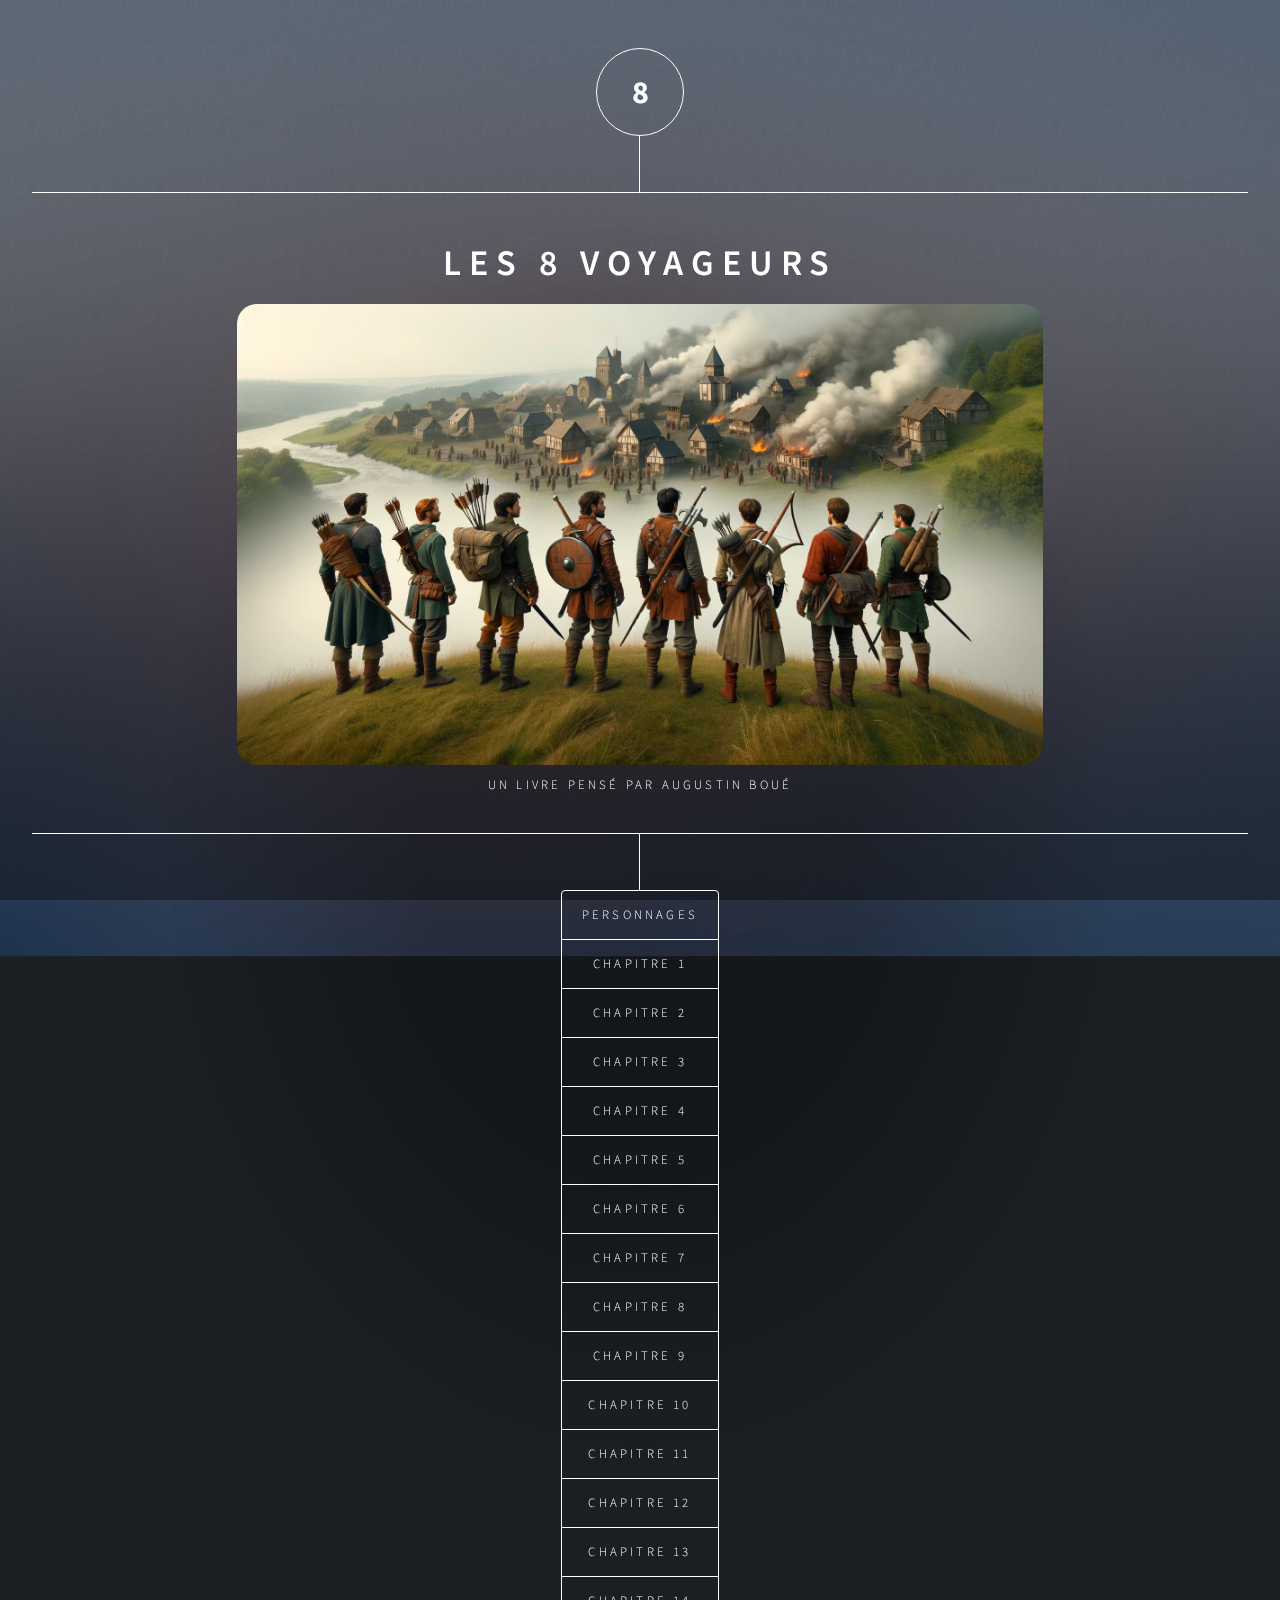
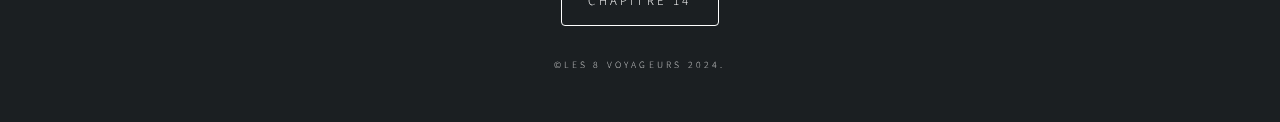
==== commit c9e99fcc: "Update test.html" ====
--- a/test.html
+++ b/test.html
@@ -104,6 +104,8 @@
                     <li><a href="#ch10">Chapitre 10</a></li>
 		    <li><a href="#ch11">Chapitre 11</a></li>
 		    <li><a href="#ch12">Chapitre 12</a></li>
+		    <li><a href="#ch13">Chapitre 13</a></li>
+		    <li><a href="#ch14">Chapitre 14</a></li>
                 </ul>
             </nav>
         </header>
@@ -522,6 +524,74 @@
 	            </svg>
 	        </button>
 	        <button class="control-button" onclick="skipTime('audio12', 10)">
+	            <svg xmlns="http://www.w3.org/2000/svg" viewBox="0 0 24 24" fill="currentColor">
+	                <path d="M5 5v14l7-7-7-7zm7 0v14l7-7-7-7z"/>
+	            </svg>
+	        </button>
+	    </div>
+	</article>
+
+	<article id="ch13">
+	    <h2 class="major">Chapitre 13</h2>
+	    <p>L'Ombre du Passé</p>
+	    <span class="image main"><img src="images/C13i.webp" alt="" /></span>
+	    <audio id="audio13" src="Voix/C13.mp3"></audio>
+	    <div class="audio-controls">
+	        <span class="time" id="current-time13">0:00</span>
+	        <input type="range" id="seek-bar13" class="slider" value="0">
+	        <span class="time" id="duration13">0:00</span>
+	    </div>
+	    <div class="play-button-container">
+	        <button class="control-button" onclick="skipTime('audio13', -10)">
+	            <svg xmlns="http://www.w3.org/2000/svg" viewBox="0 0 24 24" fill="currentColor">
+	                <path d="M12 19V5l-7 7 7 7zm0-7l7 7V5l-7 7z"/>
+	            </svg>
+	        </button>
+	        <button class="control-button" onclick="togglePlayPause('audio13', this)">
+	            <svg xmlns="http://www.w3.org/2000/svg" viewBox="0 0 24 24" fill="currentColor">
+	                <g class="play-icon">
+	                    <path d="M8 5v14l11-7z"/>
+	                </g>
+	                <g class="pause-icon" style="display:none;">
+	                    <path d="M6 19h4V5H6v14zm8-14v14h4V5h-4z"/>
+	                </g>
+	            </svg>
+	        </button>
+	        <button class="control-button" onclick="skipTime('audio13', 10)">
+	            <svg xmlns="http://www.w3.org/2000/svg" viewBox="0 0 24 24" fill="currentColor">
+	                <path d="M5 5v14l7-7-7-7zm7 0v14l7-7-7-7z"/>
+	            </svg>
+	        </button>
+	    </div>
+	</article>
+
+	<article id="ch14">
+	    <h2 class="major">Chapitre 14</h2>
+	    <p>Bois Marin</p>
+	    <span class="image main"><img src="images/C14i.webp" alt="" /></span>
+	    <audio id="audio14" src="Voix/C14.mp3"></audio>
+	    <div class="audio-controls">
+	        <span class="time" id="current-time14">0:00</span>
+	        <input type="range" id="seek-bar14" class="slider" value="0">
+	        <span class="time" id="duration14">0:00</span>
+	    </div>
+	    <div class="play-button-container">
+	        <button class="control-button" onclick="skipTime('audio14', -10)">
+	            <svg xmlns="http://www.w3.org/2000/svg" viewBox="0 0 24 24" fill="currentColor">
+	                <path d="M12 19V5l-7 7 7 7zm0-7l7 7V5l-7 7z"/>
+	            </svg>
+	        </button>
+	        <button class="control-button" onclick="togglePlayPause('audio14', this)">
+	            <svg xmlns="http://www.w3.org/2000/svg" viewBox="0 0 24 24" fill="currentColor">
+	                <g class="play-icon">
+	                    <path d="M8 5v14l11-7z"/>
+	                </g>
+	                <g class="pause-icon" style="display:none;">
+	                    <path d="M6 19h4V5H6v14zm8-14v14h4V5h-4z"/>
+	                </g>
+	            </svg>
+	        </button>
+	        <button class="control-button" onclick="skipTime('audio14', 10)">
 	            <svg xmlns="http://www.w3.org/2000/svg" viewBox="0 0 24 24" fill="currentColor">
 	                <path d="M5 5v14l7-7-7-7zm7 0v14l7-7-7-7z"/>
 	            </svg>
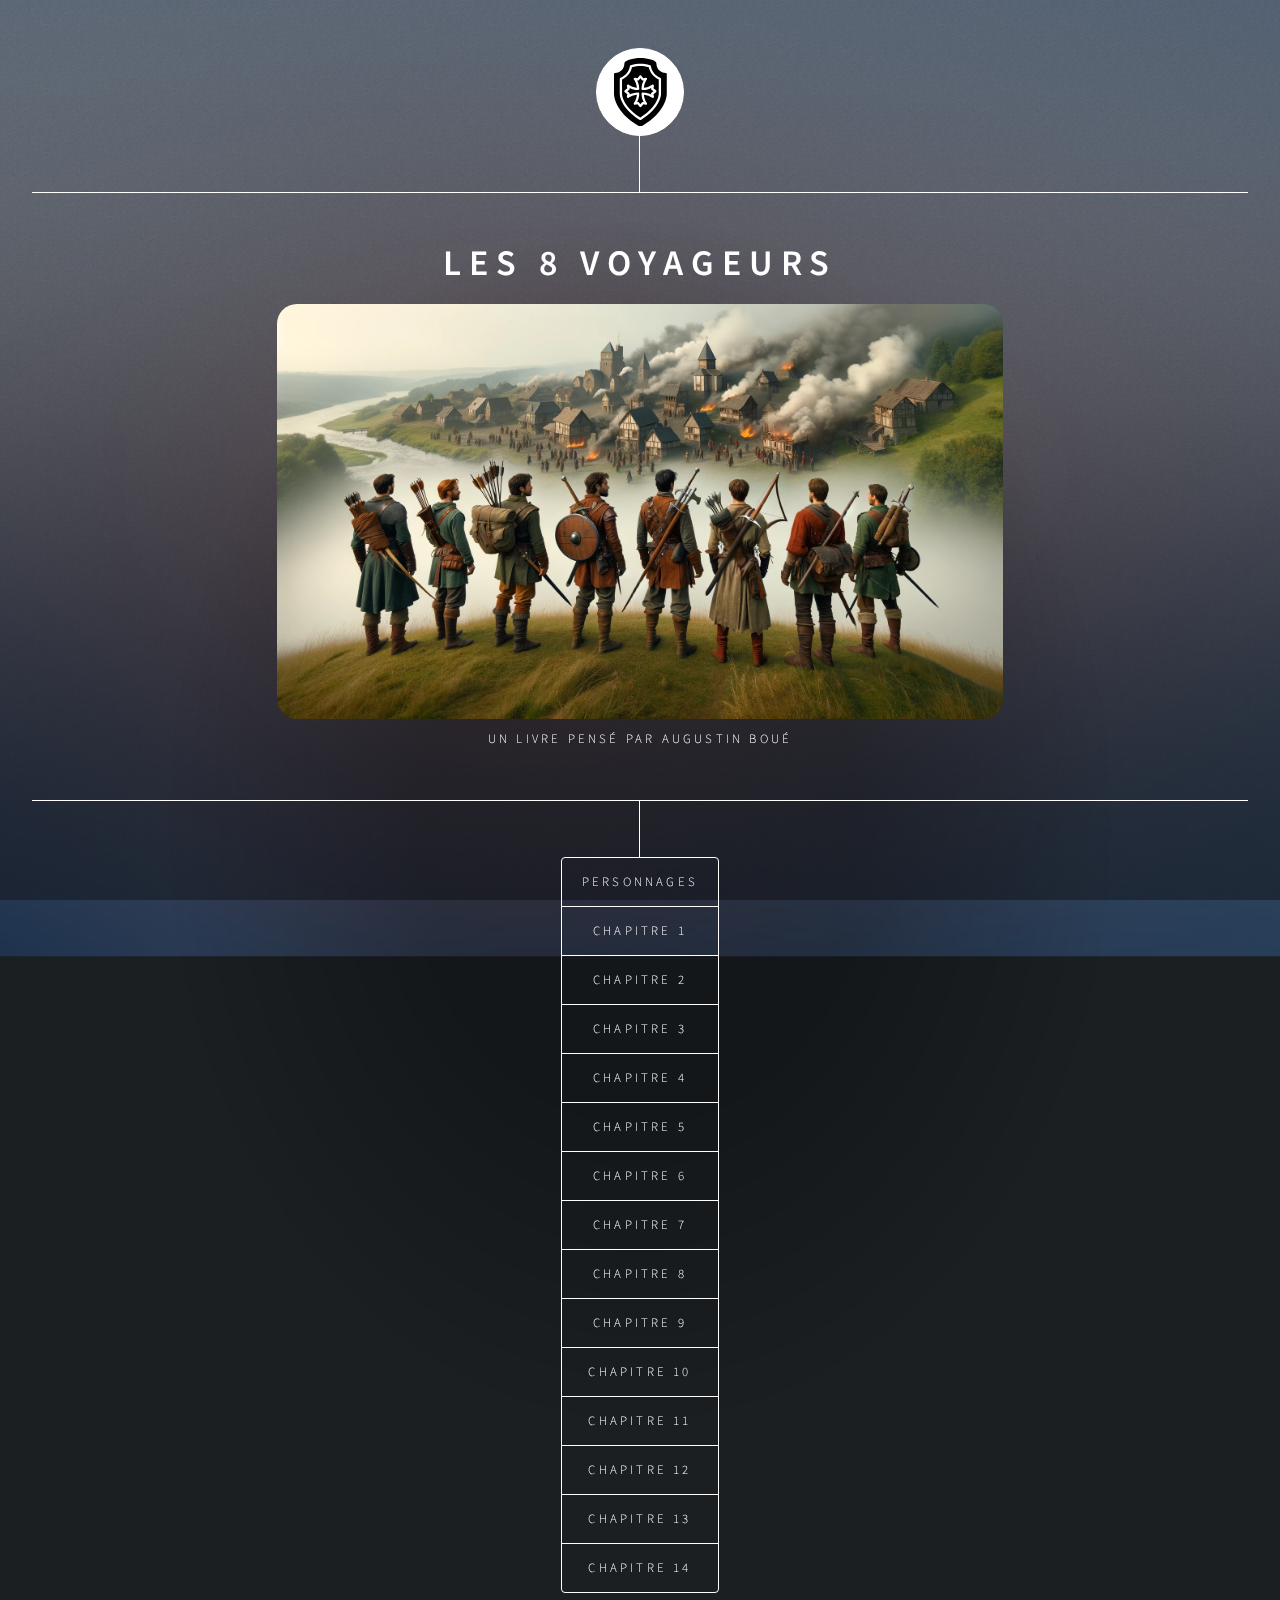
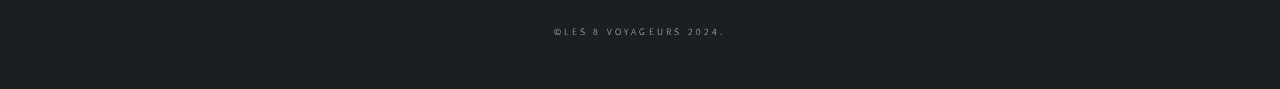
==== commit 1ab200b4: "Update test.html" ====
--- a/test.html
+++ b/test.html
@@ -5,82 +5,21 @@
     <meta charset="utf-8" />
     <meta name="viewport" content="width=device-width, initial-scale=1, user-scalable=no" />
     <link rel="stylesheet" href="assets/css/main.css" />
+    <link rel="stylesheet" href="assets/css/custom.css" />
     <noscript><link rel="stylesheet" href="assets/css/noscript.css" /></noscript>
-    <style>
-	#header .content .inner img {
-	    width: 70%; /* Adjust the size as needed */
-	    height: auto;
-	    border-radius: 20px; /* Optional: to make the image circular */
-	}
-        #header .logo span {
-            font-size: 2em; /* Adjust the size as needed */
-            font-weight: bold;
-        }
-        .play-button-container {
-            display: flex;
-            justify-content: center;
-            align-items: center;
-            margin-top: 10px;
-            gap: 10px; 
-        }
-        .control-button {
-            background-color: transparent;
-            border: none;
-            cursor: pointer;
-        }
-        .control-button svg {
-            width: 2em;
-            height: auto;
-        }
-        .personnages img {
-            width: 20%; 
-            height: 20%; /* Maintain aspect ratio */
-            display: block;
-            margin: 0 auto; 
-        }
-        .audio-controls {
-            display: flex;
-            align-items: center;
-            gap: 10px;
-        }
-        .time {
-            font-size: 1em;
-        }
-        .slider {
-            -webkit-appearance: none;
-            width: 100%;
-            height: 5px;
-            background: #ddd;
-            outline: none;
-            opacity: 0.7;
-            transition: opacity .2s;
-        }
-        .slider:hover {
-            opacity: 1;
-        }
-        .slider::-webkit-slider-thumb {
-            -webkit-appearance: none;
-            appearance: none;
-            width: 15px;
-            height: 15px;
-            background: red;
-            cursor: pointer;
-            border-radius: 50%;
-        }
-        .slider::-moz-range-thumb {
-            width: 15px;
-            height: 15px;
-            background: red;
-            cursor: pointer;
-            border-radius: 50%;
-        }
-    </style>
 </head>
 <body class="is-preload">
     <div id="wrapper">
         <header id="header">
             <div class="logo">
-                <span>8</span>
+                <div id="logo-container"></div>
+                <script>
+                    fetch('images/shield.svg')
+                        .then(response => response.text())
+                        .then(svg => {
+                            document.getElementById('logo-container').innerHTML = svg;
+                        });
+                </script>
             </div>
             <div class="content">
                 <div class="inner">
@@ -92,20 +31,12 @@
             <nav>
                 <ul>
                     <li><a href="#perso">Personnages</a></li>
-                    <li><a href="#ch1">Chapitre 1</a></li>
-                    <li><a href="#ch2">Chapitre 2</a></li>
-                    <li><a href="#ch3">Chapitre 3</a></li>
-                    <li><a href="#ch4">Chapitre 4</a></li>
-                    <li><a href="#ch5">Chapitre 5</a></li>
-                    <li><a href="#ch6">Chapitre 6</a></li>
-                    <li><a href="#ch7">Chapitre 7</a></li>
-                    <li><a href="#ch8">Chapitre 8</a></li>
-                    <li><a href="#ch9">Chapitre 9</a></li>
-                    <li><a href="#ch10">Chapitre 10</a></li>
-		    <li><a href="#ch11">Chapitre 11</a></li>
-		    <li><a href="#ch12">Chapitre 12</a></li>
-		    <li><a href="#ch13">Chapitre 13</a></li>
-		    <li><a href="#ch14">Chapitre 14</a></li>
+                    <script>
+                        const n = 14; // Variable for the number of chapters. If you add chapters, increase n accordingly
+                        for (let i = 1; i <= n; i++) {
+                            document.write(`<li><a href="#ch${i}">Chapitre ${i}</a></li>`);
+                        }
+                    </script>
                 </ul>
             </nav>
         </header>
@@ -123,483 +54,67 @@
                 <li class="personnages"><p>Benyamin</p><span class="image main"><img src="images/Benjamin.webp" alt="Benyamin" /></span></li>
             </article>
 
-            <article id="ch1">
-                <h2 class="major">Chapitre 1</h2>
-                <p>La Chasse</p>
-                <span class="image main"><img src="images/C1i.webp" alt="" /></span>
-                <audio id="audio1" src="Voix/C1.m4a"></audio>
-                <div class="audio-controls">
-                    <span class="time" id="current-time1">0:00</span>
-                    <input type="range" id="seek-bar1" class="slider" value="0">
-                    <span class="time" id="duration1">0:00</span>
-                </div>
-                <div class="play-button-container">
-                    <button class="control-button" onclick="skipTime('audio1', -10)">
-                        <svg xmlns="http://www.w3.org/2000/svg" viewBox="0 0 24 24" fill="currentColor">
-                            <path d="M12 19V5l-7 7 7 7zm0-7l7 7V5l-7 7z"/>
-                        </svg>
-                    </button>
-                    <button class="control-button" onclick="togglePlayPause('audio1', this)">
-                        <svg xmlns="http://www.w3.org/2000/svg" viewBox="0 0 24 24" fill="currentColor">
-                            <g class="play-icon">
-                                <path d="M8 5v14l11-7z"/>
-                            </g>
-                            <g class="pause-icon" style="display:none;">
-                                <path d="M6 19h4V5H6v14zm8-14v14h4V5h-4z"/>
-                            </g>
-                        </svg>
-                    </button>
-                    <button class="control-button" onclick="skipTime('audio1', 10)">
-                        <svg xmlns="http://www.w3.org/2000/svg" viewBox="0 0 24 24" fill="currentColor">
-                            <path d="M5 5v14l7-7-7-7zm7 0v14l7-7-7-7z"/>
-                        </svg>
-                    </button>
-                </div>
-            </article>
+            <script>
+                const chapters = [
+                    { title: "La Chasse", image: "C1i.webp", audio: "C1.m4a" },
+                    { title: "L'étrange Marchand", image: "C2i.webp", audio: "C2.m4a" },
+                    { title: "Le Pacte", image: "C3i.webp", audio: "C3.mp3" },
+                    { title: "Le Départ", image: "C4i.webp", audio: "C4.mp3" },
+                    { title: "La Rencontre Inattendue", image: "C5i.webp", audio: "C5.mp3" },
+                    { title: "Les Murmures de la Forêt", image: "C6i.webp", audio: "C6.m4a" },
+                    { title: "Le Dilemme de la Route", image: "C7i.webp", audio: "C7.mp3" },
+                    { title: "Mayim’Bolor", image: "C8i.webp", audio: "C8.mp3" },
+                    { title: "Les Echos de la Ville Noyée", image: "C9i.webp", audio: "C9.mp3" },
+                    { title: "Frères de Baston", image: "C10i.webp", audio: "C10.mp3" },
+                    { title: "Révélation et Décision", image: "C11i.webp", audio: "C11.mp3" },
+                    { title: "La Nuit Porte Conseil", image: "C12i.webp", audio: "C12.mp3" },
+                    { title: "L'Ombre du Passé", image: "C13i.webp", audio: "C13.mp3" },
+                    { title: "Bois Marin", image: "C14i.webp", audio: "C14.mp3" }
+                    // Add new chapters before this point with this template: 
+                    // { title: "Title Chapter X", image: "CXi.webp", audio: "CX.mp3" }
+                ];
 
-	    <article id="ch2">
-	    <h2 class="major">Chapitre 2</h2>
-	    <p>L'étrange Marchand</p>
-	    <span class="image main"><img src="images/C2i.webp" alt="" /></span>
-	    <audio id="audio2" src="Voix/C2.m4a"></audio>
-	    <div class="audio-controls">
-	        <span class="time" id="current-time2">0:00</span>
-	        <input type="range" id="seek-bar2" class="slider" value="0">
-	        <span class="time" id="duration2">0:00</span>
-	    </div>
-	    <div class="play-button-container">
-	        <button class="control-button" onclick="skipTime('audio2', -10)">
-	            <svg xmlns="http://www.w3.org/2000/svg" viewBox="0 0 24 24" fill="currentColor">
-	                <path d="M12 19V5l-7 7 7 7zm0-7l7 7V5l-7 7z"/>
-	            </svg>
-	        </button>
-	        <button class="control-button" onclick="togglePlayPause('audio2', this)">
-	            <svg xmlns="http://www.w3.org/2000/svg" viewBox="0 0 24 24" fill="currentColor">
-	                <g class="play-icon">
-	                    <path d="M8 5v14l11-7z"/>
-	                </g>
-	                <g class="pause-icon" style="display:none;">
-	                    <path d="M6 19h4V5H6v14zm8-14v14h4V5h-4z"/>
-	                </g>
-	            </svg>
-	        </button>
-	        <button class="control-button" onclick="skipTime('audio2', 10)">
-	            <svg xmlns="http://www.w3.org/2000/svg" viewBox="0 0 24 24" fill="currentColor">
-	                <path d="M5 5v14l7-7-7-7zm7 0v14l7-7-7-7z"/>
-	            </svg>
-	        </button>
-	    </div>
-	</article>
-	
-	<article id="ch3">
-	    <h2 class="major">Chapitre 3</h2>
-	    <p>Le Pacte</p>
-	    <span class="image main"><img src="images/C3i.webp" alt="" /></span>
-	    <audio id="audio3" src="Voix/C3.mp3"></audio>
-	    <div class="audio-controls">
-	        <span class="time" id="current-time3">0:00</span>
-	        <input type="range" id="seek-bar3" class="slider" value="0">
-	        <span class="time" id="duration3">0:00</span>
-	    </div>
-	    <div class="play-button-container">
-	        <button class="control-button" onclick="skipTime('audio3', -10)">
-	            <svg xmlns="http://www.w3.org/2000/svg" viewBox="0 0 24 24" fill="currentColor">
-	                <path d="M12 19V5l-7 7 7 7zm0-7l7 7V5l-7 7z"/>
-	            </svg>
-	        </button>
-	        <button class="control-button" onclick="togglePlayPause('audio3', this)">
-	            <svg xmlns="http://www.w3.org/2000/svg" viewBox="0 0 24 24" fill="currentColor">
-	                <g class="play-icon">
-	                    <path d="M8 5v14l11-7z"/>
-	                </g>
-	                <g class="pause-icon" style="display:none;">
-	                    <path d="M6 19h4V5H6v14zm8-14v14h4V5h-4z"/>
-	                </g>
-	            </svg>
-	        </button>
-	        <button class="control-button" onclick="skipTime('audio3', 10)">
-	            <svg xmlns="http://www.w3.org/2000/svg" viewBox="0 0 24 24" fill="currentColor">
-	                <path d="M5 5v14l7-7-7-7zm7 0v14l7-7-7-7z"/>
-	            </svg>
-	        </button>
-	    </div>
-	</article>
-
-	<article id="ch4">
-	    <h2 class="major">Chapitre 4</h2>
-	    <p>Le Départ</p>
-	    <span class="image main"><img src="images/C4i.webp" alt="" /></span>
-	    <audio id="audio4" src="Voix/C4.mp3"></audio>
-	    <div class="audio-controls">
-	        <span class="time" id="current-time4">0:00</span>
-	        <input type="range" id="seek-bar4" class="slider" value="0">
-	        <span class="time" id="duration4">0:00</span>
-	    </div>
-	    <div class="play-button-container">
-	        <button class="control-button" onclick="skipTime('audio4', -10)">
-	            <svg xmlns="http://www.w3.org/2000/svg" viewBox="0 0 24 24" fill="currentColor">
-	                <path d="M12 19V5l-7 7 7 7zm0-7l7 7V5l-7 7z"/>
-	            </svg>
-	        </button>
-	        <button class="control-button" onclick="togglePlayPause('audio4', this)">
-	            <svg xmlns="http://www.w3.org/2000/svg" viewBox="0 0 24 24" fill="currentColor">
-	                <g class="play-icon">
-	                    <path d="M8 5v14l11-7z"/>
-	                </g>
-	                <g class="pause-icon" style="display:none;">
-	                    <path d="M6 19h4V5H6v14zm8-14v14h4V5h-4z"/>
-	                </g>
-	            </svg>
-	        </button>
-	        <button class="control-button" onclick="skipTime('audio4', 10)">
-	            <svg xmlns="http://www.w3.org/2000/svg" viewBox="0 0 24 24" fill="currentColor">
-	                <path d="M5 5v14l7-7-7-7zm7 0v14l7-7-7-7z"/>
-	            </svg>
-	        </button>
-	    </div>
-	</article>
-
-	<article id="ch5">
-	    <h2 class="major">Chapitre 5</h2>
-	    <p>La Rencontre Inattendue</p>
-	    <span class="image main"><img src="images/C5i.webp" alt="" /></span>
-	    <audio id="audio5" src="Voix/C5.mp3"></audio>
-	    <div class="audio-controls">
-	        <span class="time" id="current-time5">0:00</span>
-	        <input type="range" id="seek-bar5" class="slider" value="0">
-	        <span class="time" id="duration5">0:00</span>
-	    </div>
-	    <div class="play-button-container">
-	        <button class="control-button" onclick="skipTime('audio5', -10)">
-	            <svg xmlns="http://www.w3.org/2000/svg" viewBox="0 0 24 24" fill="currentColor">
-	                <path d="M12 19V5l-7 7 7 7zm0-7l7 7V5l-7 7z"/>
-	            </svg>
-	        </button>
-	        <button class="control-button" onclick="togglePlayPause('audio5', this)">
-	            <svg xmlns="http://www.w3.org/2000/svg" viewBox="0 0 24 24" fill="currentColor">
-	                <g class="play-icon">
-	                    <path d="M8 5v14l11-7z"/>
-	                </g>
-	                <g class="pause-icon" style="display:none;">
-	                    <path d="M6 19h4V5H6v14zm8-14v14h4V5h-4z"/>
-	                </g>
-	            </svg>
-	        </button>
-	        <button class="control-button" onclick="skipTime('audio5', 10)">
-	            <svg xmlns="http://www.w3.org/2000/svg" viewBox="0 0 24 24" fill="currentColor">
-	                <path d="M5 5v14l7-7-7-7zm7 0v14l7-7-7-7z"/>
-	            </svg>
-	        </button>
-	    </div>
-	</article>
-
-	<article id="ch6">
-	    <h2 class="major">Chapitre 6</h2>
-	    <p>Les Murmures de la Forêt</p>
-	    <span class="image main"><img src="images/C6i.webp" alt="" /></span>
-	    <audio id="audio6" src="Voix/C6.m4a"></audio>
-	    <div class="audio-controls">
-	        <span class="time" id="current-time6">0:00</span>
-	        <input type="range" id="seek-bar6" class="slider" value="0">
-	        <span class="time" id="duration6">0:00</span>
-	    </div>
-	    <div class="play-button-container">
-	        <button class="control-button" onclick="skipTime('audio6', -10)">
-	            <svg xmlns="http://www.w3.org/2000/svg" viewBox="0 0 24 24" fill="currentColor">
-	                <path d="M12 19V5l-7 7 7 7zm0-7l7 7V5l-7 7z"/>
-	            </svg>
-	        </button>
-	        <button class="control-button" onclick="togglePlayPause('audio6', this)">
-	            <svg xmlns="http://www.w3.org/2000/svg" viewBox="0 0 24 24" fill="currentColor">
-	                <g class="play-icon">
-	                    <path d="M8 5v14l11-7z"/>
-	                </g>
-	                <g class="pause-icon" style="display:none;">
-	                    <path d="M6 19h4V5H6v14zm8-14v14h4V5h-4z"/>
-	                </g>
-	            </svg>
-	        </button>
-	        <button class="control-button" onclick="skipTime('audio6', 10)">
-	            <svg xmlns="http://www.w3.org/2000/svg" viewBox="0 0 24 24" fill="currentColor">
-	                <path d="M5 5v14l7-7-7-7zm7 0v14l7-7-7-7z"/>
-	            </svg>
-	        </button>
-	    </div>
-	</article>
-
-	<article id="ch7">
-	    <h2 class="major">Chapitre 7</h2>
-	    <p>Le Dilemme de la Route</p>
-	    <span class="image main"><img src="images/C7i.webp" alt="" /></span>
-	    <audio id="audio7" src="Voix/C7.mp3"></audio>
-	    <div class="audio-controls">
-	        <span class="time" id="current-time7">0:00</span>
-	        <input type="range" id="seek-bar7" class="slider" value="0">
-	        <span class="time" id="duration7">0:00</span>
-	    </div>
-	    <div class="play-button-container">
-	        <button class="control-button" onclick="skipTime('audio7', -10)">
-	            <svg xmlns="http://www.w3.org/2000/svg" viewBox="0 0 24 24" fill="currentColor">
-	                <path d="M12 19V5l-7 7 7 7zm0-7l7 7V5l-7 7z"/>
-	            </svg>
-	        </button>
-	        <button class="control-button" onclick="togglePlayPause('audio7', this)">
-	            <svg xmlns="http://www.w3.org/2000/svg" viewBox="0 0 24 24" fill="currentColor">
-	                <g class="play-icon">
-	                    <path d="M8 5v14l11-7z"/>
-	                </g>
-	                <g class="pause-icon" style="display:none;">
-	                    <path d="M6 19h4V5H6v14zm8-14v14h4V5h-4z"/>
-	                </g>
-	            </svg>
-	        </button>
-	        <button class="control-button" onclick="skipTime('audio7', 10)">
-	            <svg xmlns="http://www.w3.org/2000/svg" viewBox="0 0 24 24" fill="currentColor">
-	                <path d="M5 5v14l7-7-7-7zm7 0v14l7-7-7-7z"/>
-	            </svg>
-	        </button>
-	    </div>
-	</article>
-
-	<article id="ch8">
-	    <h2 class="major">Chapitre 8</h2>
-	    <p>Mayim’Bolor</p>
-	    <span class="image main"><img src="images/C8i.webp" alt="" /></span>
-	    <audio id="audio8" src="Voix/C8.mp3"></audio>
-	    <div class="audio-controls">
-	        <span class="time" id="current-time8">0:00</span>
-	        <input type="range" id="seek-bar8" class="slider" value="0">
-	        <span class="time" id="duration8">0:00</span>
-	    </div>
-	    <div class="play-button-container">
-	        <button class="control-button" onclick="skipTime('audio8', -10)">
-	            <svg xmlns="http://www.w3.org/2000/svg" viewBox="0 0 24 24" fill="currentColor">
-	                <path d="M12 19V5l-7 7 7 7zm0-7l7 7V5l-7 7z"/>
-	            </svg>
-	        </button>
-	        <button class="control-button" onclick="togglePlayPause('audio8', this)">
-	            <svg xmlns="http://www.w3.org/2000/svg" viewBox="0 0 24 24" fill="currentColor">
-	                <g class="play-icon">
-	                    <path d="M8 5v14l11-7z"/>
-	                </g>
-	                <g class="pause-icon" style="display:none;">
-	                    <path d="M6 19h4V5H6v14zm8-14v14h4V5h-4z"/>
-	                </g>
-	            </svg>
-	        </button>
-	        <button class="control-button" onclick="skipTime('audio8', 10)">
-	            <svg xmlns="http://www.w3.org/2000/svg" viewBox="0 0 24 24" fill="currentColor">
-	                <path d="M5 5v14l7-7-7-7zm7 0v14l7-7-7-7z"/>
-	            </svg>
-	        </button>
-	    </div>
-	</article>
-
-	<article id="ch9">
-	    <h2 class="major">Chapitre 9</h2>
-	    <p>Les Echos de la Ville Noyée</p>
-	    <span class="image main"><img src="images/C9i.webp" alt="" /></span>
-	    <audio id="audio9" src="Voix/C9.mp3"></audio>
-	    <div class="audio-controls">
-	        <span class="time" id="current-time9">0:00</span>
-	        <input type="range" id="seek-bar9" class="slider" value="0">
-	        <span class="time" id="duration9">0:00</span>
-	    </div>
-	    <div class="play-button-container">
-	        <button class="control-button" onclick="skipTime('audio9', -10)">
-	            <svg xmlns="http://www.w3.org/2000/svg" viewBox="0 0 24 24" fill="currentColor">
-	                <path d="M12 19V5l-7 7 7 7zm0-7l7 7V5l-7 7z"/>
-	            </svg>
-	        </button>
-	        <button class="control-button" onclick="togglePlayPause('audio9', this)">
-	            <svg xmlns="http://www.w3.org/2000/svg" viewBox="0 0 24 24" fill="currentColor">
-	                <g class="play-icon">
-	                    <path d="M8 5v14l11-7z"/>
-	                </g>
-	                <g class="pause-icon" style="display:none;">
-	                    <path d="M6 19h4V5H6v14zm8-14v14h4V5h-4z"/>
-	                </g>
-	            </svg>
-	        </button>
-	        <button class="control-button" onclick="skipTime('audio9', 10)">
-	            <svg xmlns="http://www.w3.org/2000/svg" viewBox="0 0 24 24" fill="currentColor">
-	                <path d="M5 5v14l7-7-7-7zm7 0v14l7-7-7-7z"/>
-	            </svg>
-	        </button>
-	    </div>
-	</article>
-
-	<article id="ch10">
-	    <h2 class="major">Chapitre 10</h2>
-	    <p>Frères de Baston</p>
-	    <span class="image main"><img src="images/C10i.webp" alt="" /></span>
-	    <audio id="audio10" src="Voix/C10.mp3"></audio>
-	    <div class="audio-controls">
-	        <span class="time" id="current-time10">0:00</span>
-	        <input type="range" id="seek-bar10" class="slider" value="0">
-	        <span class="time" id="duration10">0:00</span>
-	    </div>
-	    <div class="play-button-container">
-	        <button class="control-button" onclick="skipTime('audio10', -10)">
-	            <svg xmlns="http://www.w3.org/2000/svg" viewBox="0 0 24 24" fill="currentColor">
-	                <path d="M12 19V5l-7 7 7 7zm0-7l7 7V5l-7 7z"/>
-	            </svg>
-	        </button>
-	        <button class="control-button" onclick="togglePlayPause('audio10', this)">
-	            <svg xmlns="http://www.w3.org/2000/svg" viewBox="0 0 24 24" fill="currentColor">
-	                <g class="play-icon">
-	                    <path d="M8 5v14l11-7z"/>
-	                </g>
-	                <g class="pause-icon" style="display:none;">
-	                    <path d="M6 19h4V5H6v14zm8-14v14h4V5h-4z"/>
-	                </g>
-	            </svg>
-	        </button>
-	        <button class="control-button" onclick="skipTime('audio10', 10)">
-	            <svg xmlns="http://www.w3.org/2000/svg" viewBox="0 0 24 24" fill="currentColor">
-	                <path d="M5 5v14l7-7-7-7zm7 0v14l7-7-7-7z"/>
-	            </svg>
-	        </button>
-	    </div>
-	</article>
-
-	<article id="ch11">
-	    <h2 class="major">Chapitre 11</h2>
-	    <p>Révélation et Décision</p>
-	    <span class="image main"><img src="images/C11i.webp" alt="" /></span>
-	    <audio id="audio11" src="Voix/C11.mp3"></audio>
-	    <div class="audio-controls">
-	        <span class="time" id="current-time11">0:00</span>
-	        <input type="range" id="seek-bar11" class="slider" value="0">
-	        <span class="time" id="duration11">0:00</span>
-	    </div>
-	    <div class="play-button-container">
-	        <button class="control-button" onclick="skipTime('audio11', -10)">
-	            <svg xmlns="http://www.w3.org/2000/svg" viewBox="0 0 24 24" fill="currentColor">
-	                <path d="M12 19V5l-7 7 7 7zm0-7l7 7V5l-7 7z"/>
-	            </svg>
-	        </button>
-	        <button class="control-button" onclick="togglePlayPause('audio11', this)">
-	            <svg xmlns="http://www.w3.org/2000/svg" viewBox="0 0 24 24" fill="currentColor">
-	                <g class="play-icon">
-	                    <path d="M8 5v14l11-7z"/>
-	                </g>
-	                <g class="pause-icon" style="display:none;">
-	                    <path d="M6 19h4V5H6v14zm8-14v14h4V5h-4z"/>
-	                </g>
-	            </svg>
-	        </button>
-	        <button class="control-button" onclick="skipTime('audio11', 10)">
-	            <svg xmlns="http://www.w3.org/2000/svg" viewBox="0 0 24 24" fill="currentColor">
-	                <path d="M5 5v14l7-7-7-7zm7 0v14l7-7-7-7z"/>
-	            </svg>
-	        </button>
-	    </div>
-	</article>
-
-	<article id="ch12">
-	    <h2 class="major">Chapitre 12</h2>
-	    <p>La Nuit Porte Conseil</p>
-	    <span class="image main"><img src="images/C12i.webp" alt="" /></span>
-	    <audio id="audio12" src="Voix/C12.mp3"></audio>
-	    <div class="audio-controls">
-	        <span class="time" id="current-time12">0:00</span>
-	        <input type="range" id="seek-bar12" class="slider" value="0">
-	        <span class="time" id="duration12">0:00</span>
-	    </div>
-	    <div class="play-button-container">
-	        <button class="control-button" onclick="skipTime('audio12', -10)">
-	            <svg xmlns="http://www.w3.org/2000/svg" viewBox="0 0 24 24" fill="currentColor">
-	                <path d="M12 19V5l-7 7 7 7zm0-7l7 7V5l-7 7z"/>
-	            </svg>
-	        </button>
-	        <button class="control-button" onclick="togglePlayPause('audio12', this)">
-	            <svg xmlns="http://www.w3.org/2000/svg" viewBox="0 0 24 24" fill="currentColor">
-	                <g class="play-icon">
-	                    <path d="M8 5v14l11-7z"/>
-	                </g>
-	                <g class="pause-icon" style="display:none;">
-	                    <path d="M6 19h4V5H6v14zm8-14v14h4V5h-4z"/>
-	                </g>
-	            </svg>
-	        </button>
-	        <button class="control-button" onclick="skipTime('audio12', 10)">
-	            <svg xmlns="http://www.w3.org/2000/svg" viewBox="0 0 24 24" fill="currentColor">
-	                <path d="M5 5v14l7-7-7-7zm7 0v14l7-7-7-7z"/>
-	            </svg>
-	        </button>
-	    </div>
-	</article>
-
-	<article id="ch13">
-	    <h2 class="major">Chapitre 13</h2>
-	    <p>L'Ombre du Passé</p>
-	    <span class="image main"><img src="images/C13i.webp" alt="" /></span>
-	    <audio id="audio13" src="Voix/C13.mp3"></audio>
-	    <div class="audio-controls">
-	        <span class="time" id="current-time13">0:00</span>
-	        <input type="range" id="seek-bar13" class="slider" value="0">
-	        <span class="time" id="duration13">0:00</span>
-	    </div>
-	    <div class="play-button-container">
-	        <button class="control-button" onclick="skipTime('audio13', -10)">
-	            <svg xmlns="http://www.w3.org/2000/svg" viewBox="0 0 24 24" fill="currentColor">
-	                <path d="M12 19V5l-7 7 7 7zm0-7l7 7V5l-7 7z"/>
-	            </svg>
-	        </button>
-	        <button class="control-button" onclick="togglePlayPause('audio13', this)">
-	            <svg xmlns="http://www.w3.org/2000/svg" viewBox="0 0 24 24" fill="currentColor">
-	                <g class="play-icon">
-	                    <path d="M8 5v14l11-7z"/>
-	                </g>
-	                <g class="pause-icon" style="display:none;">
-	                    <path d="M6 19h4V5H6v14zm8-14v14h4V5h-4z"/>
-	                </g>
-	            </svg>
-	        </button>
-	        <button class="control-button" onclick="skipTime('audio13', 10)">
-	            <svg xmlns="http://www.w3.org/2000/svg" viewBox="0 0 24 24" fill="currentColor">
-	                <path d="M5 5v14l7-7-7-7zm7 0v14l7-7-7-7z"/>
-	            </svg>
-	        </button>
-	    </div>
-	</article>
-
-	<article id="ch14">
-	    <h2 class="major">Chapitre 14</h2>
-	    <p>Bois Marin</p>
-	    <span class="image main"><img src="images/C14i.webp" alt="" /></span>
-	    <audio id="audio14" src="Voix/C14.mp3"></audio>
-	    <div class="audio-controls">
-	        <span class="time" id="current-time14">0:00</span>
-	        <input type="range" id="seek-bar14" class="slider" value="0">
-	        <span class="time" id="duration14">0:00</span>
-	    </div>
-	    <div class="play-button-container">
-	        <button class="control-button" onclick="skipTime('audio14', -10)">
-	            <svg xmlns="http://www.w3.org/2000/svg" viewBox="0 0 24 24" fill="currentColor">
-	                <path d="M12 19V5l-7 7 7 7zm0-7l7 7V5l-7 7z"/>
-	            </svg>
-	        </button>
-	        <button class="control-button" onclick="togglePlayPause('audio14', this)">
-	            <svg xmlns="http://www.w3.org/2000/svg" viewBox="0 0 24 24" fill="currentColor">
-	                <g class="play-icon">
-	                    <path d="M8 5v14l11-7z"/>
-	                </g>
-	                <g class="pause-icon" style="display:none;">
-	                    <path d="M6 19h4V5H6v14zm8-14v14h4V5h-4z"/>
-	                </g>
-	            </svg>
-	        </button>
-	        <button class="control-button" onclick="skipTime('audio14', 10)">
-	            <svg xmlns="http://www.w3.org/2000/svg" viewBox="0 0 24 24" fill="currentColor">
-	                <path d="M5 5v14l7-7-7-7zm7 0v14l7-7-7-7z"/>
-	            </svg>
-	        </button>
-	    </div>
-	</article>
-		
-	</div>
+                chapters.forEach((chapter, index) => {
+                    const chapterNumber = index + 1;
+                    document.write(`
+                        <article id="ch${chapterNumber}">
+                            <h2 class="major">Chapitre ${chapterNumber}</h2>
+                            <p>${chapter.title}</p>
+                            <span class="image main"><img src="images/${chapter.image}" alt="" /></span>
+                            <audio id="audio${chapterNumber}" src="Voix/${chapter.audio}"></audio>
+                            <div class="audio-controls">
+                                <span class="time" id="current-time${chapterNumber}">0:00</span>
+                                <input type="range" id="seek-bar${chapterNumber}" class="slider" value="0">
+                                <span class="time" id="duration${chapterNumber}">0:00</span>
+                            </div>
+                            <div class="play-button-container">
+                                <button class="control-button" onclick="skipTime('audio${chapterNumber}', -10)">
+                                    <svg xmlns="http://www.w3.org/2000/svg" viewBox="0 0 24 24" fill="currentColor">
+                                        <path d="M12 19V5l-7 7 7 7zm0-7l7 7V5l-7 7z"/>
+                                    </svg>
+                                </button>
+                                <button class="control-button" onclick="togglePlayPause('audio${chapterNumber}', this)">
+                                    <svg xmlns="http://www.w3.org/2000/svg" viewBox="0 0 24 24" fill="currentColor">
+                                        <g class="play-icon">
+                                            <path d="M8 5v14l11-7z"/>
+                                        </g>
+                                        <g class="pause-icon" style="display:none;">
+                                            <path d="M6 19h4V5H6v14zm8-14v14h4V5h-4z"/>
+                                        </g>
+                                    </svg>
+                                </button>
+                                <button class="control-button" onclick="skipTime('audio${chapterNumber}', 10)">
+                                    <svg xmlns="http://www.w3.org/2000/svg" viewBox="0 0 24 24" fill="currentColor">
+                                        <path d="M5 5v14l7-7-7-7zm7 0v14l7-7-7-7z"/>
+                                    </svg>
+                                </button>
+                                <a href="Voix/${chapter.audio}" download class="download-button">Download</a>
+                            </div>
+                        </article>
+                    `);
+                });
+            </script>
+        </div>
         <footer id="footer">
             <p class="copyright">&copy;Les 8 Voyageurs 2024.</p>
         </footer>
@@ -613,58 +128,5 @@
     <script src="assets/js/util.js"></script>
     <script src="assets/js/main.js"></script>
     <script src="assets/js/audio-control.js"></script>
-    <script>
-	    document.addEventListener('DOMContentLoaded', function () {
-        const audios = document.querySelectorAll('audio');
-    
-        audios.forEach(audio => {
-            const audioId = audio.id.match(/\d+/)[0]; // Get the numeric part from the id
-            const seekBar = document.getElementById(`seek-bar${audioId}`);
-            const currentTimeDisplay = document.getElementById(`current-time${audioId}`);
-            const durationDisplay = document.getElementById(`duration${audioId}`);
-    
-            audio.addEventListener('loadedmetadata', () => {
-                durationDisplay.textContent = formatTime(audio.duration);
-                seekBar.max = audio.duration;
-            });
-    
-            audio.addEventListener('timeupdate', () => {
-                currentTimeDisplay.textContent = formatTime(audio.currentTime);
-                seekBar.value = audio.currentTime;
-            });
-    
-            seekBar.addEventListener('input', () => {
-                audio.currentTime = seekBar.value;
-            });
-        });
-    });
-    
-    function togglePlayPause(audioId, button) {
-        const audio = document.getElementById(audioId);
-        const playIcon = button.querySelector('.play-icon');
-        const pauseIcon = button.querySelector('.pause-icon');
-        if (audio.paused) {
-            audio.play();
-            playIcon.style.display = 'none';
-            pauseIcon.style.display = 'block';
-        } else {
-            audio.pause();
-            playIcon.style.display = 'block';
-            pauseIcon.style.display = 'none';
-        }
-    }
-    
-    function skipTime(audioId, time) {
-        const audio = document.getElementById(audioId);
-        audio.currentTime += time;
-    }
-    
-    function formatTime(seconds) {
-        const minutes = Math.floor(seconds / 60);
-        seconds = Math.floor(seconds % 60);
-        return `${minutes}:${seconds < 10 ? '0' : ''}${seconds}`;
-    }
-</script>
-
 </body>
 </html>
--- a/assets/css/custom.css
+++ b/assets/css/custom.css
@@ -0,0 +1,107 @@
+#header .content .inner img {
+    width: 63%; /* Adjust the size as needed */
+    height: auto;
+    border-radius: 20px; /* Optional: to make the image circular */
+}
+.logo {
+    width: 50px;
+    height: 50px;
+    border-radius: 50%;
+    overflow: hidden;
+    display: flex;
+    align-items: center;
+    justify-content: center;
+    background: #fff; /* Optional: to have a background color */
+}
+
+.logo #logo-container {
+    display: flex;
+    align-items: center;
+    justify-content: center;
+    width: 100%;
+    height: 100%;
+}
+
+.logo svg {
+    width: 80%;
+    height: 80%;
+}
+.play-button-container {
+    display: flex;
+    justify-content: center;
+    align-items: center;
+    margin-top: 10px;
+    gap: 10px; 
+}
+.control-button {
+    background-color: transparent;
+    border: none;
+    cursor: pointer;
+    background-color: #4CAF50; /* Green */
+    color: white;
+    padding: 10px 20px;
+    text-align: center;
+    text-decoration: none;
+    display: inline-block;
+    margin: 4px 2px;
+    cursor: pointer;
+    border-radius: 16px;
+}
+.control-button svg {
+    width: 2em;
+    height: auto;
+}
+.personnages img {
+    width: 20%; 
+    height: 20%; /* Maintain aspect ratio */
+    display: block;
+    margin: 0 auto; 
+}
+.audio-controls {
+    display: flex;
+    align-items: center;
+    gap: 10px;
+}
+.time {
+    font-size: 1em;
+}
+.slider {
+    -webkit-appearance: none;
+    width: 100%;
+    height: 5px;
+    background: #ddd;
+    outline: none;
+    opacity: 0.7;
+    transition: opacity .2s;
+}
+.slider:hover {
+    opacity: 1;
+}
+.slider::-webkit-slider-thumb {
+    -webkit-appearance: none;
+    appearance: none;
+    width: 15px;
+    height: 15px;
+    background: red;
+    cursor: pointer;
+    border-radius: 50%;
+}
+.slider::-moz-range-thumb {
+    width: 15px;
+    height: 15px;
+    background: red;
+    cursor: pointer;
+    border-radius: 50%;
+}
+.download-button {
+    background-color: #4CAF50; /* Green */
+    color: white;
+    padding: 10px 20px;
+    text-align: center;
+    text-decoration: none;
+    display: inline-block;
+    margin: 4px 2px;
+    cursor: pointer;
+    border-radius: 16px;
+    border: none;
+}
